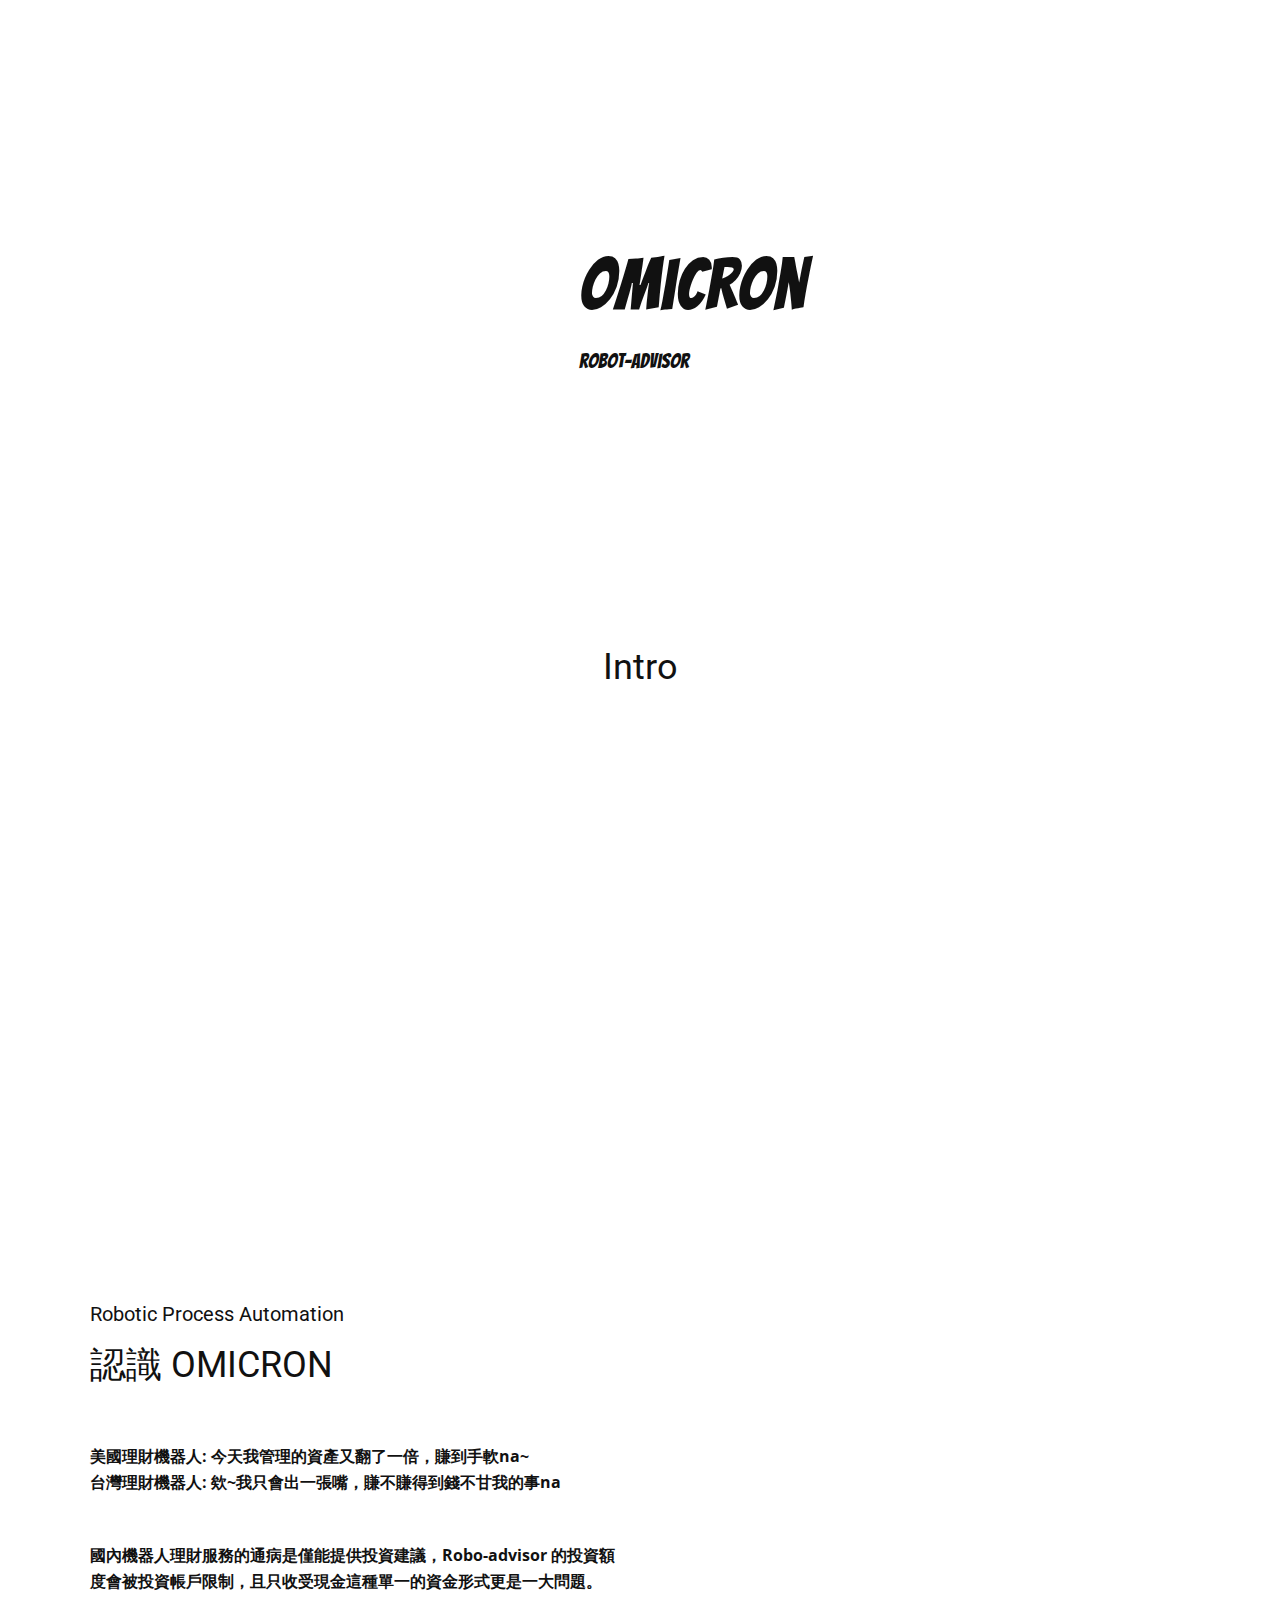
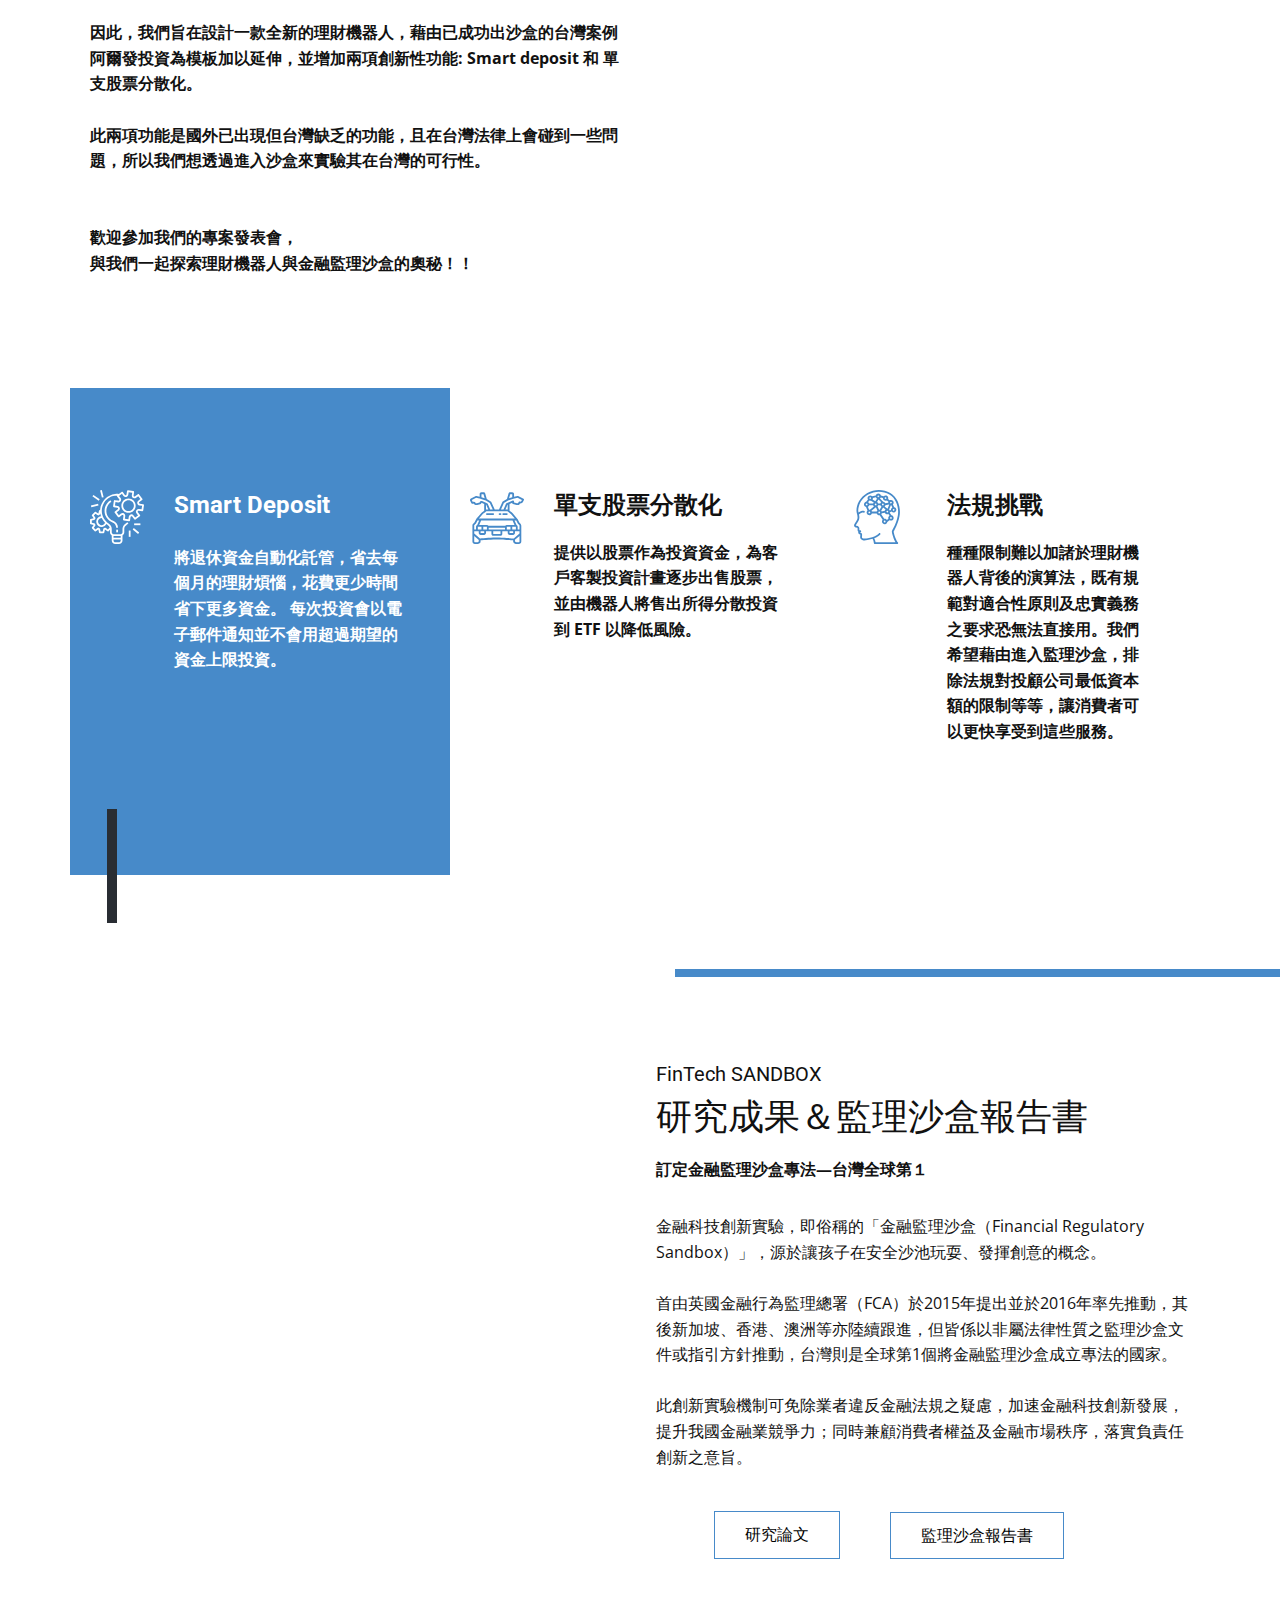
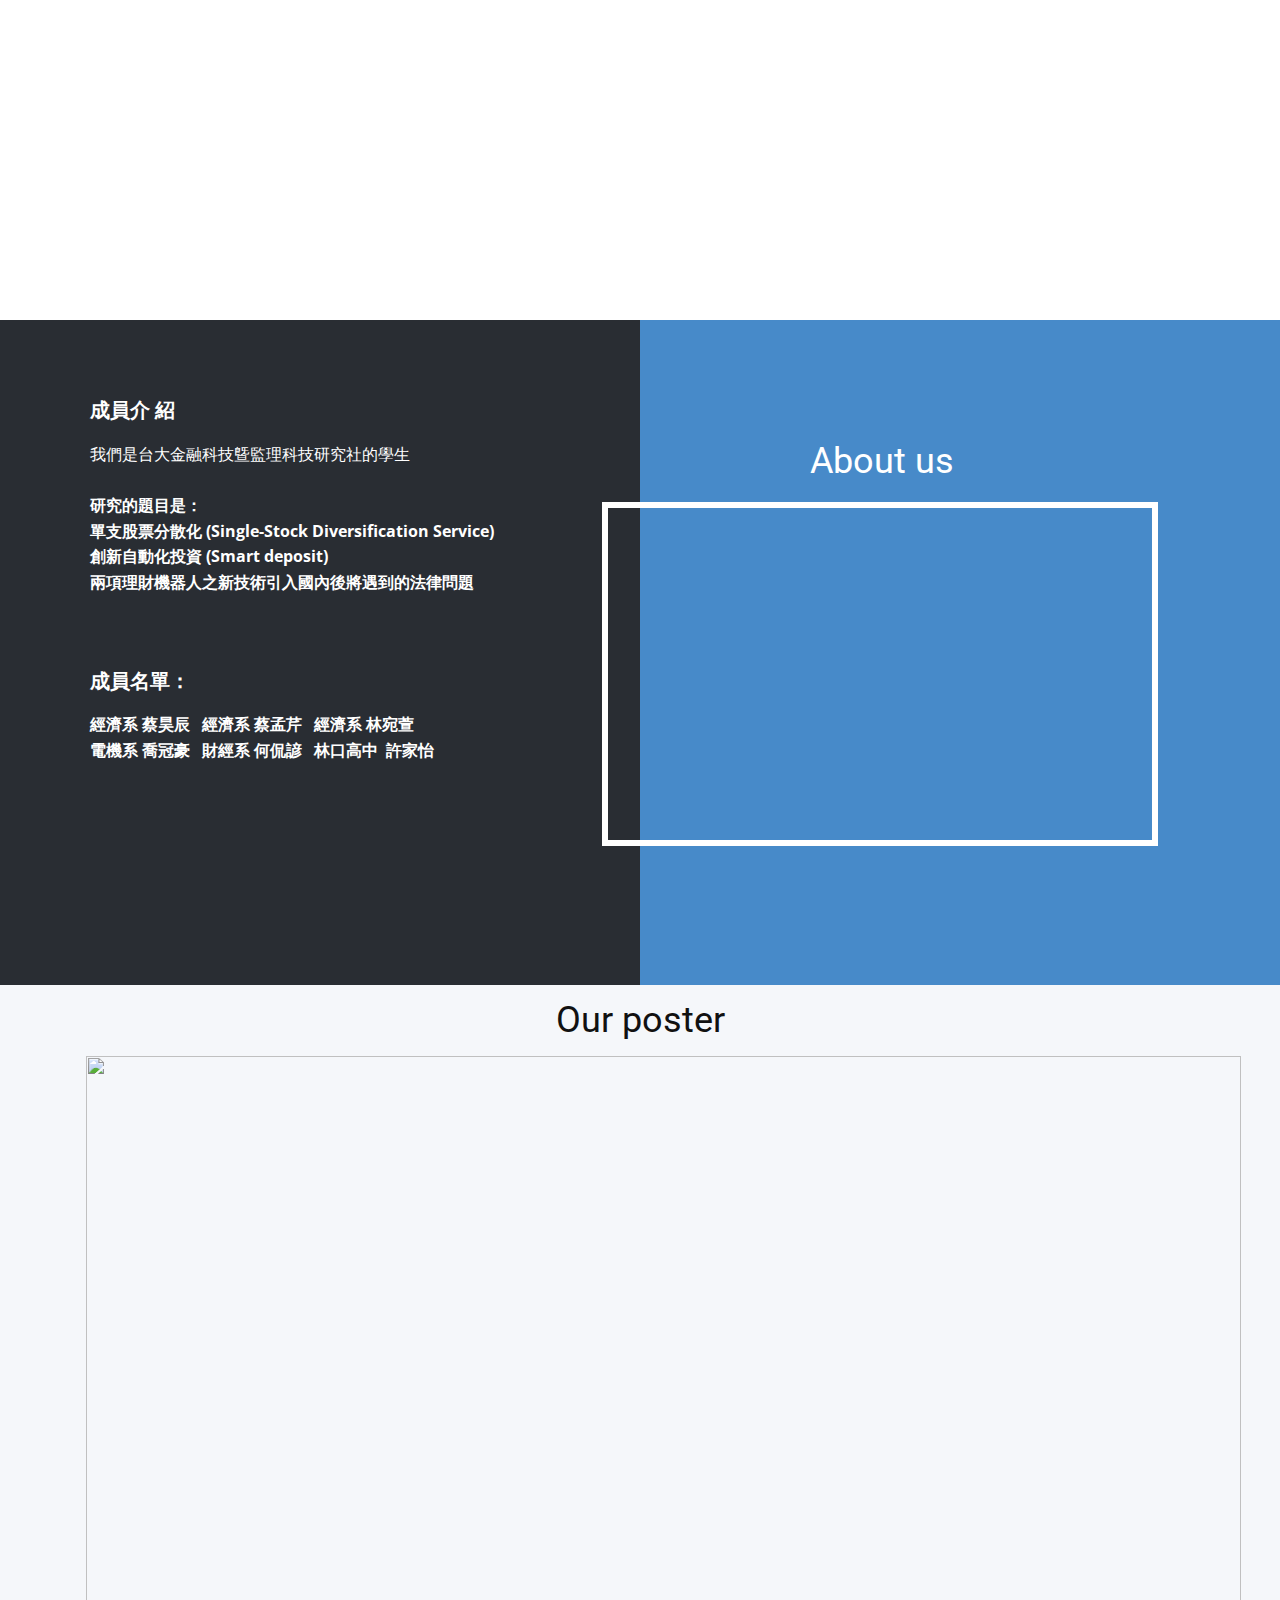
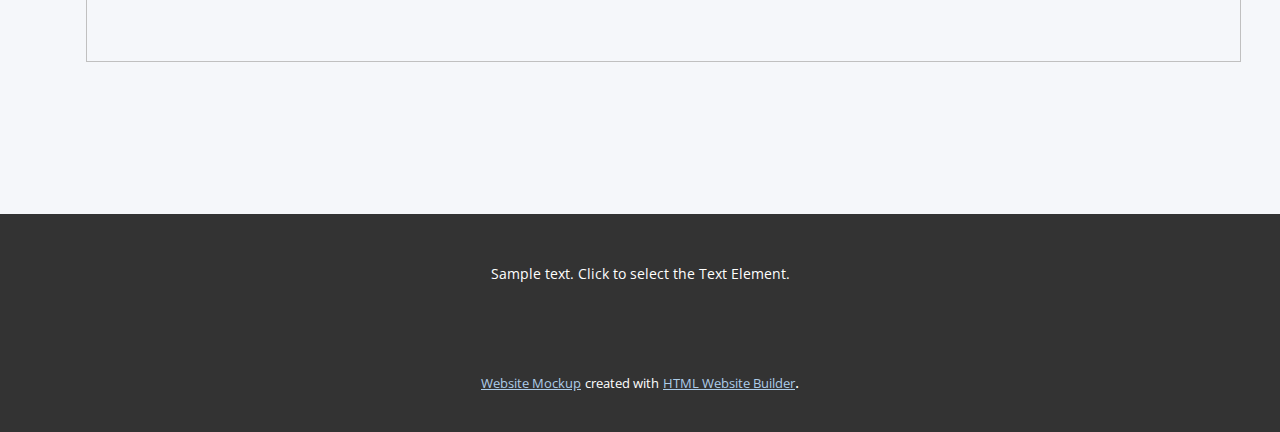
==== bunny123.html @ 3c2dfecd "test3" ====
<!DOCTYPE html>
<html style="font-size: 16px;">
  <head>
    <meta name="viewport" content="width=device-width, initial-scale=1.0">
    <meta charset="utf-8">
    <meta name="keywords" content="FutureTechnologies, Can robots replace HR?, Tesla electric trucks, The robots are coming, Gadgets of the Future">
    <meta name="description" content="">
    <title>Omicron Robot-Advisor</title>
    <link rel="stylesheet" href="nicepage.css" media="screen">
<link rel="stylesheet" href="Omicron-Robot-Advisor.css" media="screen">
    <script class="u-script" type="text/javascript" src="jquery.js" defer=""></script>
    <script class="u-script" type="text/javascript" src="nicepage.js" defer=""></script>
    <meta name="generator" content="Nicepage 4.12.17, nicepage.com">
    <link id="u-theme-google-font" rel="stylesheet" href="https://fonts.googleapis.com/css?family=Roboto:100,100i,300,300i,400,400i,500,500i,700,700i,900,900i|Open+Sans:300,300i,400,400i,500,500i,600,600i,700,700i,800,800i">
    <link id="u-page-google-font" rel="stylesheet" href="https://fonts.googleapis.com/css?family=Bangers:400">
    
    
    
    
    
    
    
    
    
    <script type="application/ld+json">{
		"@context": "http://schema.org",
		"@type": "Organization",
		"name": ""
}</script>
    <meta name="theme-color" content="#478ac9">
    <meta property="og:title" content="Omicron Robot-Advisor">
    <meta property="og:type" content="website">
  </head>
  <body data-home-page="Omicron-Robot-Advisor.html" data-home-page-title="Omicron Robot-Advisor" class="u-body u-xl-mode"> 
    <section class="u-clearfix u-expanded-width-lg u-expanded-width-md u-expanded-width-xl u-image u-section-1" id="carousel_c23b">
      <div class="u-clearfix u-expanded-width u-layout-wrap u-layout-wrap-1">
        <div class="u-layout">
          <div class="u-layout-row">
            <div class="u-container-style u-image u-layout-cell u-left-cell u-size-30 u-image-1">
              <div class="u-container-layout"></div>
            </div>
            <div class="u-container-style u-image u-layout-cell u-right-cell u-size-30 u-image-2">
              <div class="u-container-layout">
                <div class="u-container-style u-expanded-width-xs u-group u-image u-opacity u-opacity-70 u-image-3">
                  <div class="u-container-layout u-container-layout-3"></div>
                </div>
                <div class="u-border-6 u-border-white u-container-style u-group u-group-2">
                  <div class="u-container-layout u-valign-middle-md u-valign-middle-xl u-valign-middle-xs u-container-layout-4">
                    <h1 class="u-custom-font u-text u-title u-text-1">Omicron&nbsp;<br>
                    </h1>
                    <p class="u-custom-font u-large-text u-text u-text-variant u-text-2">robot-advisor</p>
                  </div>
                </div>
              </div>
            </div>
          </div>
        </div>
      </div>
    </section>
    <section class="u-clearfix u-section-2" id="sec-688a">
      <div class="u-clearfix u-sheet u-sheet-1">
        <h2 class="u-text u-text-default u-text-1">Intro</h2>
        <div class="u-video u-video-1">
          <div class="embed-responsive embed-responsive-1">
            <iframe style="position: absolute;top: 0;left: 0;width: 100%;height: 100%;" class="embed-responsive-item" src="https://www.youtube.com/embed/DNXYN7KbYpw?mute=0&amp;showinfo=0&amp;controls=0&amp;start=0" frameborder="0" allowfullscreen=""></iframe>
          </div>
        </div>
      </div>
    </section>
    <section class="u-clearfix u-section-3" id="carousel_7661">
      <div class="u-clearfix u-sheet u-sheet-1">
        <div class="u-clearfix u-expanded-width u-gutter-30 u-layout-wrap u-layout-wrap-1">
          <div class="u-gutter-0 u-layout">
            <div class="u-layout-row">
              <div class="u-size-30">
                <div class="u-layout-col">
                  <div class="u-container-style u-layout-cell u-left-cell u-size-60 u-layout-cell-1">
                    <div class="u-container-layout u-container-layout-1">
                      <h5 class="u-text u-text-1">Robotic Process Automation</h5>
                      <h2 class="u-text u-text-2">認識 OMICRON</h2>
                      <p class="u-text u-text-3"><b>
                          <br>美國理財機器人: 今天我管理的資產又翻了一倍，賺到手軟na~&nbsp; &nbsp; &nbsp; &nbsp; &nbsp; &nbsp; &nbsp; &nbsp; &nbsp; &nbsp; &nbsp; 台灣理財機器人: 欸~我只會出一張嘴，賺不賺得到錢不甘我的事na</b>
                      </p>
                      <p class="u-text u-text-4"><b>國內機器人理財服務的通病是僅能提供投資建議，Robo-advisor 的投資額度會被投資帳戶限制，且只收受現金這種單一的資金形式更是一大問題。</b>
                        <br>
                        <br><b>因此，我們旨在設計一款全新的理財機器人，藉由已成功出沙盒的台灣案例阿爾發投資為模板加以延伸，並增加兩項創新性功能: Smart deposit 和 單支股票分散化。</b>
                        <br>
                        <br><b>此兩項功能是國外已出現但台灣缺乏的功能，且在台灣法律上會碰到一些問題，所以我們想透過進入沙盒來實驗其在台灣的可行性。</b>
                        <br>
                        <br>
                        <br><b>歡迎參加我們的專案發表會，</b>
                        <br><b>與我們一起探索理財機器人與金融監理沙盒的奧秘！！</b>
                      </p>
                    </div>
                  </div>
                </div>
              </div>
              <div class="u-size-30">
                <div class="u-layout-col">
                  <div class="u-container-style u-image u-layout-cell u-right-cell u-size-30 u-image-1">
                    <div class="u-container-layout"></div>
                  </div>
                  <div class="u-align-left u-container-style u-image u-layout-cell u-right-cell u-size-30 u-image-2" data-image-width="620" data-image-height="413">
                    <div class="u-container-layout"></div>
                  </div>
                </div>
              </div>
            </div>
          </div>
        </div>
      </div>
    </section>
    <section class="u-clearfix u-section-4" id="sec-874c">
      <div class="u-clearfix u-sheet u-sheet-1">
        <div class="u-expanded-width-sm u-expanded-width-xs u-palette-1-base u-shape u-shape-rectangle u-shape-1"></div>
        <div class="u-clearfix u-expanded-width u-gutter-0 u-layout-spacing-vertical u-layout-wrap u-layout-wrap-1">
          <div class="u-layout" style="">
            <div class="u-layout-row" style="">
              <div class="u-container-style u-layout-cell u-left-cell u-palette-1-base u-size-20 u-size-20-md u-layout-cell-1">
                <div class="u-container-layout u-container-layout-1"><span class="u-icon u-icon-circle u-text-body-alt-color u-icon-1"><svg class="u-svg-link" preserveAspectRatio="xMidYMin slice" viewBox="0 0 482.13 482.13" style=""><use xmlns:xlink="http://www.w3.org/1999/xlink" xlink:href="#svg-4080"></use></svg><svg class="u-svg-content" viewBox="0 0 482.13 482.13" x="0px" y="0px" id="svg-4080" style="enable-background:new 0 0 482.13 482.13;"><g><g><path d="M475.266,126.603c-0.001,0-0.001,0-0.002,0l-0.016-0.016l-31.12-4.44c-4.374-0.623-7.415-4.674-6.792-9.048    c0.299-2.102,1.422-3.998,3.12-5.272l25.152-18.864c3.535-2.651,4.251-7.665,1.6-11.2l-28.8-38.4    c-2.651-3.535-7.665-4.251-11.2-1.6l-25.144,18.864c-3.52,2.671-8.538,1.983-11.209-1.537c-1.297-1.709-1.853-3.868-1.543-5.991    l4.448-31.12c0.627-4.374-2.41-8.427-6.783-9.055c-0.003,0-0.006-0.001-0.009-0.001L339.48,2.139    c-4.373-0.628-8.428,2.408-9.056,6.782c0,0.001,0,0.001,0,0.002l-4.448,31.12c-0.623,4.374-4.674,7.415-9.048,6.792    c-2.102-0.299-3.998-1.422-5.272-3.12L292.8,18.563c-2.651-3.535-7.665-4.251-11.2-1.6l-24.04,18.04    c-10.876-1.156-21.844-1.156-32.72,0C153.614,43.144,97.759,99.946,90.816,171.299c-0.216,2.264-0.296,4.512-0.408,6.76h-2.4    c-3.796,0.007-7.065,2.681-7.824,6.4l-5.528,26.288l-22.144-15.272c-3.178-2.193-7.47-1.802-10.2,0.928l-24,24    c-2.726,2.729-3.116,7.015-0.928,10.192l15.2,22.104l-26.296,5.528c-3.678,0.806-6.296,4.067-6.288,7.832v32    c-0.002,3.784,2.649,7.052,6.352,7.832l26.296,5.528l-15.2,22.104c-2.188,3.177-1.798,7.463,0.928,10.192l24,24    c2.73,2.73,7.022,3.121,10.2,0.928l22.104-15.24l5.528,26.296c0.759,3.719,4.028,6.393,7.824,6.4h32    c3.784,0.002,7.052-2.649,7.832-6.352l5.528-26.296l22.104,15.2c3.177,2.188,7.463,1.798,10.192-0.928l12.424-12.464v22.8    c0.036,11.381,6.133,21.88,16,27.552v44.448c0,17.673,14.327,32,32,32h32c17.673,0,32-14.327,32-32v-44.448    c9.867-5.672,15.964-16.171,16-27.552v-31.664c0.217-13.323,7.187-25.623,18.504-32.656c6.639-4.307,12.935-9.122,18.832-14.4    l-10.672-11.92c-5.275,4.728-10.911,9.037-16.856,12.888c-15.885,9.97-25.609,27.334-25.808,46.088v31.664c0,8.837-7.163,16-16,16    h-64c-8.837,0-16-7.163-16-16v-32.328c-0.185-18.399-9.756-35.428-25.376-45.152c-63.407-39.842-82.511-123.541-42.669-186.948    c24.72-39.341,67.862-63.286,114.325-63.452c-0.119,0.285-0.224,0.576-0.312,0.872c-0.297,2.1,0.253,4.233,1.528,5.928    l18.856,25.144c1.988,2.573,2.179,6.107,0.48,8.88c-1.636,2.79-4.799,4.312-8,3.848l-31.12-4.448    c-4.374-0.627-8.427,2.41-9.055,6.783c0,0.003-0.001,0.006-0.001,0.009l-6.792,47.512c-0.627,4.373,2.41,8.427,6.783,9.055    c0.003,0,0.006,0.001,0.009,0.001l31.12,4.448c4.374,0.623,7.415,4.674,6.792,9.048c-0.299,2.102-1.422,3.998-3.12,5.272    l-25.144,18.856c-3.535,2.651-4.251,7.665-1.6,11.2l28.8,38.4c2.651,3.535,7.665,4.251,11.2,1.6l25.152-18.856    c3.538-2.646,8.552-1.923,11.198,1.616c1.266,1.693,1.811,3.819,1.514,5.912l-4.44,31.12c-0.628,4.373,2.408,8.428,6.782,9.056    c0.001,0,0.001,0,0.002,0l47.52,6.792c0.374,0.048,0.751,0.072,1.128,0.072c3.983,0.005,7.362-2.921,7.928-6.864l4.44-31.12    c0.623-4.374,4.674-7.415,9.048-6.792c2.102,0.299,3.998,1.422,5.272,3.12l18.864,25.144c2.651,3.535,7.665,4.251,11.2,1.6    l38.4-28.8c3.535-2.651,4.251-7.665,1.6-11.2l-18.856-25.144c-1.979-2.577-2.17-6.105-0.48-8.88c1.601-2.827,4.793-4.359,8-3.84    l31.12,4.44c4.373,0.628,8.428-2.409,9.056-6.782c0-0.001,0-0.001,0-0.002l6.784-47.52    C482.676,131.285,479.64,127.231,475.266,126.603z M210.112,410.059h64v16h-64V410.059z M210.112,442.059h64v8    c0,8.837-7.163,16-16,16h-32c-8.837,0-16-7.163-16-16V442.059z M146.424,304.099c4.368,3.572,8.932,6.898,13.672,9.96    c7.559,4.777,13.249,12.004,16.12,20.472l-17.16,17.128l-16.616-11.456c-7.276-5.014-17.239-3.18-22.254,4.096    c-1.202,1.745-2.046,3.711-2.482,5.784l-4.192,19.976H94.496l-4.192-19.944c-1.82-8.647-10.305-14.182-18.952-12.362    c-2.073,0.436-4.039,1.28-5.784,2.482l-16.624,11.424l-14.576-14.544l11.448-16.608c5.019-7.273,3.191-17.237-4.082-22.256    c-1.746-1.205-3.714-2.051-5.79-2.488L16,291.563v-19.008l19.944-4.2c8.644-1.833,14.166-10.326,12.333-18.971    c-0.435-2.051-1.268-3.996-2.453-5.725l-11.456-16.656l14.576-14.544l16.632,11.456c7.279,5.009,17.242,3.169,22.251-4.11    c1.2-1.743,2.042-3.707,2.477-5.778l1.4-6.656c1.282,9.218,3.405,18.298,6.344,27.128c-26.323,3.138-45.118,27.022-41.98,53.345    c3.138,26.323,27.022,45.118,53.345,41.98C125.259,327.934,139.13,318.293,146.424,304.099z M134,292.827    c-5.974,16.605-24.277,25.223-40.882,19.25c-16.605-5.974-25.223-24.277-19.25-40.882c4.57-12.703,16.631-21.164,30.131-21.136    c0.104,0,0.2,0,0.304,0C111.66,265.922,121.707,280.391,134,292.827z M460.512,172.971l-23.2-3.312    c-13.122-1.874-25.278,7.245-27.152,20.366c-0.9,6.301,0.74,12.702,4.56,17.794l14.056,18.744l-25.6,19.2l-14.064-18.736    c-7.952-10.605-22.995-12.756-33.599-4.804c-5.092,3.818-8.459,9.503-9.361,15.804l-3.24,23.232l-31.672-4.528l3.312-23.2    c1.879-13.121-7.235-25.281-20.356-27.159c-6.305-0.903-12.709,0.737-17.804,4.559l-18.744,14.056l-19.2-25.6l18.736-14.064    c10.605-7.952,12.756-22.995,4.804-33.599c-3.818-5.092-9.503-8.459-15.804-9.361l-23.2-3.312l4.528-31.672l23.2,3.312    c13.121,1.879,25.281-7.235,27.159-20.356c0.903-6.305-0.737-12.709-4.559-17.804l-14.104-18.76l25.6-19.2l14.064,18.744    c7.952,10.605,22.995,12.756,33.599,4.804c5.092-3.818,8.459-9.503,9.361-15.804l3.312-23.2l31.672,4.52l-3.312,23.2    c-1.874,13.122,7.244,25.278,20.366,27.152c6.301,0.9,12.702-0.74,17.794-4.56l18.744-14.056l19.2,25.6l-18.744,14.064    c-10.605,7.952-12.756,22.995-4.804,33.599c3.818,5.092,9.503,8.459,15.804,9.361l23.2,3.312L460.512,172.971z"></path>
</g>
</g><g><g><path d="M344,76.171c-35.346,0-64,28.654-64,64c0,35.346,28.654,64,64,64c35.346,0,64-28.654,64-64    C407.96,104.841,379.33,76.21,344,76.171z M344,188.171c-26.51,0-48-21.49-48-48s21.49-48,48-48c26.51,0,48,21.49,48,48    C391.969,166.668,370.497,188.14,344,188.171z"></path>
</g>
</g><g><g><rect x="234.112" y="354.059" width="16" height="24"></rect>
</g>
</g><g><g><path d="M207.12,275.491c-49.385-19.292-73.78-74.966-54.487-124.351c7.476-19.136,20.893-35.369,38.279-46.313l-8.552-13.536    c-52.336,32.971-68.035,102.126-35.064,154.462c12.769,20.269,31.701,35.91,54.016,44.626c19.752,7.568,32.795,26.528,32.8,47.68    h16C250.137,310.307,233.035,285.418,207.12,275.491z"></path>
</g>
</g><g><g><rect x="394.112" y="298.059" width="56" height="16"></rect>
</g>
</g><g><g><rect x="402.113" y="334.822" transform="matrix(0.6401 -0.7683 0.7683 0.6401 -133.6437 446.8239)" width="16" height="62.48"></rect>
</g>
</g><g><g><rect x="346.112" y="362.059" width="16" height="56"></rect>
</g>
</g><g><g><rect x="9.128" y="130.058" transform="matrix(0.9701 -0.2425 0.2425 0.9701 -32.2251 14.3351)" width="65.968" height="15.992"></rect>
</g>
</g><g><g><rect x="46.111" y="35.657" transform="matrix(0.5812 -0.8137 0.8137 0.5812 -34.3557 73.3688)" width="15.992" height="68.816"></rect>
</g>
</g><g><g><rect x="97.938" y="1.024" transform="matrix(0.9688 -0.2477 0.2477 0.9688 -5.133 27.2971)" width="16" height="66.056"></rect>
</g>
</g></svg></span>
                  <div class="u-container-style u-group u-group-1">
                    <div class="u-container-layout">
                      <h4 class="u-text u-text-body-alt-color u-text-1"><b>Smart Deposit</b>
                      </h4>
                      <p class="u-text u-text-body-alt-color u-text-2">
                        <span style="font-size: 1rem;">
                          <span style="font-style: normal;"><b></b><b>將退休資金自動化託管，省去每個月的理財煩惱，花費更少時間省下更多資金。</b>
                          </span>
                        </span><b>
                          <span style="font-style: normal; font-size: 1rem;">每次投資會以電子郵件通知並不會用超過期望的資金上限投資。</span>
                          <br></b>
                      </p>
                    </div>
                  </div>
                </div>
              </div>
              <div class="u-container-style u-layout-cell u-size-20 u-size-20-md u-layout-cell-2">
                <div class="u-container-layout u-valign-top u-container-layout-3"><span class="u-icon u-icon-circle u-text-palette-1-base u-icon-2"><svg class="u-svg-link" preserveAspectRatio="xMidYMin slice" viewBox="0 -11 509.47136 509" style=""><use xmlns:xlink="http://www.w3.org/1999/xlink" xlink:href="#svg-0557"></use></svg><svg class="u-svg-content" viewBox="0 -11 509.47136 509" id="svg-0557"><path d="m12.066406 99.800781c3.957032 7.878907 13.539063 11.070313 21.429688 7.144531l2.78125-1.390624 2.660156 5.324218c2.6875 5.421875 8.226562 8.84375 14.277344 8.824219h11.5625c1.304687-.003906 2.605468-.164063 3.875-.480469l27.613281-6.902344c6.527344-1.621093 11.328125-7.167968 12.007813-13.859374l25.683593 10.832031v63.742187l-21.53125 16.152344c-.9375.699219-1.796875 1.496094-2.558593 2.382812l-50.066407 58.417969c-.050781.0625-.082031.144531-.132812.207031-.796875.796876-1.425781 1.746094-1.855469 2.789063-.050781.09375-.117188.164063-.160156.246094l-15.914063 31.957031-14.039062 14.039062c-2.984375 3-4.664063 7.058594-4.675781 11.289063v153.019531c0 12.757813 10.34375 23.101563 23.101562 23.101563h26.339844c2.480468-.007813 4.925781-.59375 7.144531-1.707031l11.390625-5.699219c5.414062-2.683594 8.835938-8.210938 8.824219-14.253907v-13.039062c28.832031-1.996094 119.6875-7.96875 153.601562-7.96875 34.046875 0 125.4375 6.042969 153.597657 7.960938v8.636718c-.023438 8.765625 4.941406 16.777344 12.800781 20.660156l5.972656 2.96875c3.179687 1.589844 6.683594 2.421876 10.242187 2.441407h24.660157c6.128906.003906 12.011719-2.425781 16.351562-6.757813 4.335938-4.332031 6.773438-10.210937 6.773438-16.34375v-149.023437c.019531-6.796875-2.679688-13.320313-7.5-18.109375l-11.09375-11.09375-16.394531-32.886719c-.3125-.617187-.703126-1.1875-1.160157-1.707031l-46.933593-54.75c-3.238282-3.785156-6.882813-7.203125-10.871094-10.1875l-16.980469-12.742188v-63.574218l25.601563-10.964844v4.140625c0 3.914062 2.660156 7.324219 6.457031 8.277343l34.132812 8.53125c.679688.171876 1.375.257813 2.074219.257813h17.066406c3.25.015625 6.230469-1.8125 7.679688-4.71875l5.316406-10.640625c11.828125 1.746094 23.441406-4.28125 28.820312-14.960938l8.53125-17.066406c1.011719-2.023437 1.179688-4.371094.460938-6.519531-.714844-2.144531-2.257812-3.921875-4.285156-4.933594l-51.199219-25.597656c-1.71875-.867187-3.679687-1.125-5.5625-.726563l-32.425781 6.484376v-23.722657c0-9.425781-7.640625-17.066406-17.066406-17.066406h-19.167969c-7.609375.023437-14.289063 5.066406-16.402344 12.375l-14.375 50.347656-39.785156 23.890625c-1.503907.902344-2.699219 2.246094-3.414063 3.851563l-31.871094 71.667969h-40.105468l-30.933594-69.585938c-1.328125-3.003906-3.550781-5.523438-6.367188-7.210938l-37.648437-22.1875-14.71875-51.566406c-1.980469-6.839844-8.230469-11.558594-15.351563-11.582031h-21.09375c-8.816406.011719-15.957031 7.152344-15.96875 15.96875v24.820313l-29.949218-5.972657c-3.472656-.6875-7.074219-.203125-10.242188 1.375l-42.308594 21.121094c-7.863281 3.964844-11.035156 13.542969-7.097656 21.417969zm140.800782 17.460938 19.34375 45.105469h-18.710938c-.835938.070312-1.664062.207031-2.476562.402343v-46.292969zm-99.0625 179.992187c1.214843-1.210937 2.226562-2.609375 2.996093-4.144531l14.128907-28.339844h15.957031l-18.773438 43.851563c-6.582031 2.523437-10.933593 8.832031-10.957031 15.882812v25.597656h-17.066406v-25.597656l-.324219-13.210937zm199.621093-32.484375h147.976563l18.285156 42.667969h-72.398438c-6.070312.015625-11.667968 3.269531-14.691406 8.53125h-158.347656c-3.023438-5.261719-8.621094-8.515625-14.691406-8.53125h-72.398438l18.289063-42.667969zm42.664063 85.332031h-119.464844v-17.066406h153.597656v17.066406zm-42.664063 42.667969h-34.136719v-25.601562h68.269532v25.601562zm-119.46875-8.535156h-34.132812v-17.066406h34.132812zm-59.734375-59.730469h34.132813v25.597656h-34.132813zm68.269532 25.597656h-17.066407v-25.597656h34.132813v25.597656zm204.796874-25.597656h34.136719v25.597656h-34.136719zm25.601563 42.664063h34.132813v17.066406h-34.132813zm42.667969-17.066407h-17.066406v-25.597656h34.132812v25.597656zm-332.800782 114.203126-10.292968 5.265624h-26.339844c-3.332031 0-6.035156-2.703124-6.035156-6.035156v-52.214844l42.933594 36.804688c-.167969.917969-.257813 1.847656-.265626 2.78125zm14.847657-29.320313c-1.042969.066406-2.074219.242187-3.082031.519531l-54.433594-46.660156v-21.675781h42.667968v17.066406c0 9.425781 7.640626 17.066406 17.066407 17.066406h34.132812c9.425781 0 17.066407-7.640625 17.066407-17.066406v-17.066406h51.199218v25.601562c0 9.425781 7.640625 17.066407 17.066406 17.066407h68.269532c9.425781 0 17.066406-7.640626 17.066406-17.066407v-25.601562h51.199219v17.066406c0 9.425781 7.640625 17.066406 17.066406 17.066406h34.132813c9.425781 0 17.066406-7.640625 17.066406-17.066406v-17.066406h42.667968v21.675781l-54.09375 46.371094c-21.339843-1.484375-122.546874-8.3125-159.238281-8.3125-34.878906 0-128.085937 6.1875-155.820312 8.082031zm367.386719 32.816406c-1.132813 1.136719-2.667969 1.769531-4.269532 1.769531h-24.683594c-.9375-.003906-1.863281-.222656-2.699218-.640624l-5.972656-2.96875c-2.03125-1.027344-3.300782-3.121094-3.277344-5.394532v-12.671875l42.667968-36.574219v52.214844c0 1.601563-.632812 3.136719-1.765624 4.265625zm-12.800782-171.398437 12.066406 12.066406c1.601563 1.601562 2.5 3.773438 2.5 6.042969v35.589843h-17.066406v-25.597656c-.019531-7.042968-4.359375-13.351562-10.933594-15.882812l-18.796874-43.851563h15.921874l14.703126 29.414063c.414062.820312.957031 1.566406 1.605468 2.21875zm-96.367187-134.035156h-21.1875l19.15625-44.695313 2.03125-.855469zm23.5-145.066407h19.167969v27.980469l-30.023438 10.011719zm-59.460938 82.773438 39.542969-23.730469 49.828125-16.605469 39.253906-7.851562 40.960938 20.480469-4.722657 9.4375c-2.605468 5.207031-8.9375 7.316406-14.144531 4.710937-2.027343-1.011719-4.371093-1.179687-6.519531-.460937s-3.921875 2.257812-4.933594 4.285156l-6.179687 12.296875h-10.742188l-26.648437-6.664063v-10.402344c0-2.871093-1.441406-5.546874-3.835938-7.125-2.398437-1.578124-5.425781-1.847656-8.0625-.71875l-42.511718 18.21875-.222657.09375-16.996093 7.289063c-2.015626.863281-3.617188 2.464844-4.480469 4.480469l-23.382813 54.558594h-23.894531zm-66.4375 79.363281h99.554688l26.617187 19.957031c2.988282 2.257813 5.71875 4.832031 8.148438 7.679688l34.859375 40.628906h-338.371094l38.398437-44.859375 24.390626-18.519531c.59375-.34375 1.144531-.765625 1.636718-1.246094l4.839844-3.640625zm-145.070312-162.136719h19.167969l10.855468 37.992188-30.328125-10.113281c.183594-.925782.285157-1.863282.304688-2.804688zm-50.34375 34.46875 31.273437 6.253907c1.765625.324218 3.578125.34375 5.351563.058593.746093.628907 1.597656 1.121094 2.515625 1.453125l50.894531 16.964844c.382813.269531.722656.585938 1.125.851562l37.691406 22.367188 27.828125 62.648438h-24.984375c-.085937-1.777344-.472656-3.527344-1.144531-5.179688l-19.984375-46.640625c-1.609375-3.777344-4.613281-6.78125-8.390625-8.390625l-14.285156-6.117188-.230469-.09375-32.136719-13.789062c-4.792968-2.0625-10.292968-1.648438-14.722656 1.105469-4.433594 2.753906-7.242188 7.5-7.523438 12.710937l-26.511718 6.664063h-10.878906l-2.851563-5.703125c-3.964844-7.867188-13.546875-11.042969-21.425781-7.097656l-2.78125 1.390624-9.4375-18.910156zm0 0"></path><path d="m219.289062 196.503906h-59.730468c-4.714844 0-8.535156 3.820313-8.535156 8.53125 0 4.714844 3.820312 8.535156 8.535156 8.535156h59.730468c4.714844 0 8.535157-3.820312 8.535157-8.535156 0-4.710937-3.820313-8.53125-8.535157-8.53125zm0 0"></path><path d="m313.15625 213.570312h34.132812c4.714844 0 8.535157-3.820312 8.535157-8.535156 0-4.710937-3.820313-8.53125-8.535157-8.53125h-34.132812c-4.710938 0-8.53125 3.820313-8.53125 8.53125 0 4.714844 3.820312 8.535156 8.53125 8.535156zm0 0"></path><path d="m279.023438 213.570312h8.535156c4.710937 0 8.53125-3.820312 8.53125-8.535156 0-4.710937-3.820313-8.53125-8.53125-8.53125h-8.535156c-4.710938 0-8.53125 3.820313-8.53125 8.53125 0 4.714844 3.820312 8.535156 8.53125 8.535156zm0 0"></path></svg></span>
                  <div class="u-container-style u-group u-group-2">
                    <div class="u-container-layout u-valign-top">
                      <h4 class="u-text u-text-3"><b>單支股票分散化</b>
                      </h4>
                      <p class="u-text u-text-4"><b>提供以股票作為投資資金，為客戶客製投資計畫逐步出售股票，並由機器人將售出所得分散投資到 ETF 以降低風險。</b>
                      </p>
                    </div>
                  </div>
                </div>
              </div>
              <div class="u-container-style u-layout-cell u-right-cell u-size-20 u-size-20-md u-layout-cell-3">
                <div class="u-container-layout u-valign-top-md u-container-layout-5"><span class="u-icon u-icon-circle u-text-palette-1-base u-icon-3"><svg class="u-svg-link" preserveAspectRatio="xMidYMin slice" viewBox="0 0 512.157 512.157" style=""><use xmlns:xlink="http://www.w3.org/1999/xlink" xlink:href="#svg-a795"></use></svg><svg class="u-svg-content" viewBox="0 0 512.157 512.157" x="0px" y="0px" id="svg-a795" style="enable-background:new 0 0 512.157 512.157;"><g transform="translate(-1 -1)"><g><g><path d="M470.991,248.578c13.333-72.417-8.433-171.963-87.742-219.4C333.158,1.078,274.075-6.357,218.583,8.457     C141.716,29.012,85.216,84.17,67.449,156.003c-3.961,14.57-5.64,29.666-4.975,44.75c0.851,9.359,2.578,18.618,5.159,27.654     c3.473,11.5,5.193,23.458,5.1,35.471c-0.358,14.3-10.208,29.137-18.908,42.229c-9.484,14.287-17.675,26.625-12.925,38.004     c4.508,7.713,12.442,12.795,21.333,13.667c0.512,0.092,1.03,0.145,1.55,0.158c2.376-0.291,4.758,0.497,6.491,2.149     s2.635,3.993,2.459,6.38c0,17.733,0.442,26.883,7.767,31.079c-0.639,1.334-1.085,2.753-1.325,4.212     c-0.736,5.006,1.067,10.049,4.808,13.454c3.72,3.603,8.433,6.009,13.533,6.908c0.358,0.083,0.7,0.146,1.033,0.225     c0.202,1.269,0.291,2.553,0.267,3.838c-0.061,3.173-0.286,6.342-0.675,9.492c-1.417,13.65-3.358,32.346,23.95,41.271     c5.481,1.532,11.162,2.223,16.85,2.05c25.858-1.148,51.413-6.047,75.863-14.542c7.059,12.31,11.315,26.026,12.462,40.171     c-0.001,2.263,0.898,4.434,2.499,6.035c1.6,1.6,3.771,2.499,6.035,2.499h213.333c3.649-0.045,6.86-2.422,7.967-5.9     c1.122-3.526-0.1-7.376-3.05-9.609c-8.829-6.704-38.068-77.335-38.967-102.705c2.577-5.851,6.029-12.421,10.117-20.053     C447.459,335.662,462.94,292.958,470.991,248.578z M397.953,394.086c0.217,20.408,18.615,74.332,34.421,102.005H243.61     c-2.125-13.075-6.361-25.717-12.543-37.432c24.724-9.69,46.503-22.149,56.957-35.822c2.845-3.747,2.123-9.09-1.616-11.946     c-3.738-2.857-9.083-2.15-11.951,1.579c-24.15,31.6-124.633,55.592-147.067,48.254c-14.208-4.646-13.642-10.1-12.275-23.283     c0.453-3.737,0.709-7.495,0.767-11.258c0-14.379-5.8-18.671-14.517-20.692c-1.645-0.235-3.216-0.842-4.592-1.775     c1.675-1.601,3.576-2.947,5.642-3.996c3.562-1.75,5.448-5.724,4.55-9.59s-4.34-6.603-8.309-6.606c-3.083,0-6.508,0-8.308-0.225     c-0.542-5.594-0.726-11.216-0.55-16.833c0.167-6.729-2.391-13.24-7.093-18.056c-4.702-4.816-11.151-7.529-17.882-7.523     c-6.15-1.296-8.017-2.963-8.175-3.35c-1.242-2.962,6.983-15.337,11.4-21.987c9.475-14.267,21.267-32.025,21.75-51.237     c0.239-10.661-0.947-21.306-3.527-31.653c9.305-8.188,20.286-14.244,32.177-17.743c4.237-0.74,8.591-0.435,12.683,0.887     c4.543,1.252,9.24-1.416,10.492-5.958c1.252-4.543-1.416-9.24-5.958-10.492c-6.72-2.068-13.844-2.458-20.75-1.138     c-12.059,3.072-23.329,8.669-33.065,16.421c-1.166-4.971-1.955-10.023-2.36-15.113c-0.578-13.298,0.949-26.604,4.525-39.425     c16.5-66.688,67.15-115.95,138.983-135.159c51.027-13.685,105.38-6.908,151.484,18.888     c72.325,43.254,92.025,134.854,79.725,201.658c-7.669,42.662-22.567,83.702-44.05,121.35     c-4.692,8.754-8.742,16.313-11.667,23.308C397.996,391.396,397.811,392.748,397.953,394.086z"></path><path d="M414.89,268.074c1.221-13.163-7.79-25.088-20.787-27.508l-16.341-22.651c1.002-1.848,1.77-3.814,2.286-5.853     l15.825-6.328c7.309,8.32,19.147,10.982,29.313,6.591c10.166-4.391,16.344-14.834,15.298-25.859s-9.08-20.118-19.891-22.518     l-12.82-25.573c8.993-9.163,9.77-23.584,1.812-33.659c-7.958-10.076-22.166-12.662-33.163-6.036l-14.296-11.869     c1.082-2.828,1.648-5.826,1.672-8.854c0.023-10.455-6.328-19.869-16.031-23.762c-9.703-3.894-20.8-1.481-28.01,6.09     l-25.299-6.324c-3.03-10.974-12.982-18.6-24.367-18.669c-11.385-0.069-21.429,7.435-24.592,18.371l-33.81,6.762     c-8.819-9.51-23.375-10.877-33.81-3.174c-10.435,7.702-13.418,22.014-6.93,33.244l-16.567,22.063     c-11.872,2.146-20.62,12.311-20.973,24.37c-0.353,12.059,7.786,22.718,19.512,25.555l13.699,33.819     c-7.516,7.378-9.735,18.612-5.589,28.295c4.146,9.682,13.808,15.829,24.334,15.481s19.762-7.118,23.26-17.053h45.813     c3.825,11.766,15.761,18.89,27.932,16.672l28.329,43.091c-7.268,8.058-8.649,19.828-3.445,29.35     c5.204,9.521,15.858,14.714,26.564,12.947c10.706-1.767,19.126-10.107,20.995-20.796l21.147-16.903     c4.024,2.537,8.681,3.891,13.438,3.907C402.619,291.302,413.67,281.238,414.89,268.074z M414.999,180.357     c4.268-0.009,7.886,3.137,8.47,7.364c0.585,4.227-2.044,8.237-6.153,9.387s-8.437-0.913-10.132-4.83     c-0.029-0.078-0.013-0.159-0.044-0.237l-0.054-0.083c-0.397-0.975-0.608-2.015-0.621-3.068     C406.471,184.18,410.288,180.362,414.999,180.357z M381.045,118.889c0.819-3.961,4.31-6.802,8.355-6.799     c4.713,0,8.533,3.82,8.533,8.533s-3.82,8.533-8.533,8.533c-1.056-0.013-2.099-0.224-3.077-0.622l-0.073-0.048     c-0.075-0.03-0.154-0.014-0.231-0.043C382.303,126.842,380.225,122.851,381.045,118.889z M372.556,139.75L372.556,139.75     l-15.769,39.428l-27.643-22.114c3.75-3.199,6.49-7.418,7.89-12.145l33.81-6.762C371.381,138.726,371.968,139.232,372.556,139.75z      M363.471,208.263c-1.149,4.104-5.152,6.73-9.375,6.148c-4.222-0.582-7.367-4.191-7.363-8.454     c0.005-4.711,3.822-8.529,8.533-8.533c1.056,0.013,2.099,0.224,3.077,0.622l0.073,0.048c0.077,0.031,0.158,0.018,0.235,0.046     C362.562,199.836,364.62,204.158,363.471,208.263z M338.199,69.424c4.713,0,8.533,3.82,8.533,8.533s-3.821,8.533-8.533,8.533     s-8.533-3.82-8.533-8.533C329.671,73.246,333.488,69.429,338.199,69.424z M293.293,71.26l19.491,4.873     c-0.045,0.614-0.184,1.2-0.184,1.825c0.015,14.132,11.468,25.585,25.6,25.6c4.576-0.024,9.061-1.287,12.976-3.656l14.297,11.869     c-1.082,2.828-1.649,5.826-1.673,8.854c0,0.516,0.123,0.999,0.152,1.508l-27.792,5.558c-3.485-8.112-10.903-13.857-19.629-15.202     l-31.244-31.243C288.756,78.646,291.511,75.211,293.293,71.26z M321.133,137.691c0,4.713-3.82,8.533-8.533,8.533     c-4.711-0.005-8.529-3.822-8.533-8.533c0-4.713,3.82-8.533,8.533-8.533S321.133,132.978,321.133,137.691z M269.933,52.357     c4.713,0,8.533,3.82,8.533,8.533s-3.82,8.533-8.533,8.533s-8.533-3.82-8.533-8.533C261.404,56.18,265.222,52.362,269.933,52.357z      M271.624,91.72l25.62,25.617c-3.983,3.009-6.998,7.118-8.672,11.82H268.36c-2.015-5.65-5.953-10.411-11.125-13.451     L271.624,91.72z M218.581,76.45l27.792-5.558c2.181,5.03,5.917,9.23,10.658,11.983l-15.49,25.817L214.763,91.51     c2.58-4.051,3.956-8.751,3.97-13.553C218.733,77.441,218.61,76.958,218.581,76.45z M252.866,137.691     c0,4.713-3.82,8.533-8.533,8.533c-4.711-0.005-8.529-3.822-8.533-8.533c0-4.713,3.82-8.533,8.533-8.533     S252.866,132.978,252.866,137.691z M193.133,69.424c4.713,0,8.533,3.82,8.533,8.533s-3.82,8.533-8.533,8.533     s-8.533-3.82-8.533-8.533C184.604,73.246,188.422,69.429,193.133,69.424z M183.845,101.75c5.199,2.144,10.987,2.389,16.349,0.693     l26.347,16.905c-2.804,2.747-4.938,6.104-6.235,9.809h-37.279c-1.863-5.282-5.405-9.809-10.085-12.886L183.845,101.75z      M158.999,146.224c-4.713,0-8.533-3.82-8.533-8.533c0.005-4.711,3.822-8.529,8.533-8.533c4.713,0,8.533,3.82,8.533,8.533     S163.712,146.224,158.999,146.224z M184.599,223.024c-4.713,0-8.533-3.821-8.533-8.533c0-4.713,3.82-8.533,8.533-8.533     s8.533,3.821,8.533,8.533C193.128,219.202,189.31,223.019,184.599,223.024z M189.452,189.381     c-1.598-0.318-3.224-0.482-4.853-0.491c-0.845,0-1.643,0.169-2.467,0.25l-11.628-28.707c5.839-2.959,10.32-8.045,12.522-14.209     h37.279c1.537,4.298,4.198,8.105,7.706,11.024L189.452,189.381z M254.439,205.957h-45.813c-0.911-2.556-2.226-4.95-3.894-7.09     l41.909-34.924l14.271,32.008C257.996,198.729,255.778,202.158,254.439,205.957z M268.36,146.224h20.213     c2.015,5.65,5.953,10.411,11.125,13.451l-17.742,29.569c-1.154-0.198-2.319-0.316-3.489-0.353c-0.661,0-1.282,0.146-1.931,0.195     l-14.649-32.855C264.803,153.452,267.021,150.023,268.36,146.224z M278.466,223.024c-4.713,0-8.533-3.821-8.533-8.533     c0-4.713,3.821-8.533,8.533-8.533c4.713,0,8.533,3.821,8.533,8.533C286.995,219.202,283.177,223.019,278.466,223.024z      M314.891,167.52l23.831,19.065c-3.749,3.2-6.49,7.419-7.89,12.145l-28.806,5.761c-1.187-2.727-2.839-5.226-4.883-7.386     L314.891,167.52z M329.666,308.357c-4.713,0-8.533-3.82-8.533-8.533s3.82-8.533,8.533-8.533s8.533,3.82,8.533,8.533     C338.195,304.535,334.377,308.353,329.666,308.357z M363.799,265.691c0.031,2.851,0.544,5.676,1.517,8.356l-14.405,11.515     c-5.386-8.413-15.323-12.737-25.15-10.943l-28.329-43.091c2.531-2.822,4.399-6.173,5.468-9.809l28.806-5.761     c5.492,12.971,20.439,19.057,33.429,13.611l10.527,14.592C368.288,248.839,363.814,256.958,363.799,265.691z M372.11,186.831     l16.282-40.709c0.341,0.014,0.662,0.102,1.007,0.102c1.028-0.04,2.053-0.144,3.069-0.31l10.332,20.611     c-8.226,4.438-13.368,13.019-13.401,22.366c0,0.346,0.089,0.667,0.102,1.01l-11.473,4.587     C376.561,191.583,374.552,188.984,372.11,186.831z M389.399,274.224c-4.713,0-8.533-3.82-8.533-8.533     c0.005-4.711,3.822-8.529,8.533-8.533c4.713,0,8.533,3.82,8.533,8.533S394.112,274.224,389.399,274.224z"></path>
</g>
</g>
</g></svg></span>
                  <div class="u-container-style u-group u-group-3">
                    <div class="u-container-layout u-container-layout-6">
                      <h4 class="u-text u-text-5"><b>法規挑戰</b>
                      </h4>
                      <p class="u-align-left u-text u-text-6">
                        <span style="font-style: normal; font-size: 1rem;"><b>種種限制難以加諸於理財機器人背後的演算法，既有規範對適合性原則及忠實義務之要求恐無法直接用。我們希望藉由進入監理沙盒，排除法規對投顧公司最低資本額的限制等等，讓消費者可以更快享受到這些服務。</b>
                        </span>
                      </p>
                    </div>
                  </div>
                  <p class="u-text u-text-7"></p>
                </div>
              </div>
            </div>
          </div>
        </div>
        <div class="u-hidden-sm u-hidden-xs u-palette-5-dark-3 u-shape u-shape-rectangle u-shape-2"></div>
      </div>
    </section>
    <section class="u-clearfix u-section-5" id="sec-418b">
      <div class="u-border-8 u-border-palette-1-base u-line u-line-horizontal u-line-1"></div>
      <div class="u-clearfix u-gutter-30 u-layout-wrap u-layout-wrap-1">
        <div class="u-gutter-0 u-layout">
          <div class="u-layout-row">
            <div class="u-align-left u-container-style u-image u-layout-cell u-right-cell u-size-29 u-image-1" data-image-width="2244" data-image-height="1626">
              <div class="u-container-layout"></div>
            </div>
            <div class="u-align-left u-container-style u-layout-cell u-left-cell u-size-31 u-layout-cell-2">
              <div class="u-container-layout u-container-layout-2">
                <h5 class="u-text u-text-1">FinTech SANDBOX</h5>
                <h2 class="u-text u-text-2">研究成果＆監理沙盒報告書</h2>
                <p class="u-text u-text-3"> 訂定金融監理沙盒專法—台灣全球第１</p>
                <p class="u-text u-text-4"> 金融科技創新實驗，即俗稱的「金融監理沙盒（Financial Regulatory Sandbox）」，源於讓孩子在安全沙池玩耍、發揮創意的概念。<br>
                  <br>首由英國金融行為監理總署（FCA）於2015年提出並於2016年率先推動，其後新加坡、香港、澳洲等亦陸續跟進，但皆係以非屬法律性質之監理沙盒文件或指引方針推動，台灣則是全球第1個將金融監理沙盒成立專法的國家。<br>
                  <br>此創新實驗機制可免除業者違反金融法規之疑慮，加速金融科技創新發展，提升我國金融業競爭力；同時兼顧消費者權益及金融市場秩序，落實負責任創新之意旨。
                </p>
                <a href="files/8d881cba-f8a5-40b8-c5d6-2e63f40c1b0e.pdf" class="u-border-1 u-border-palette-1-base u-btn u-button-style u-file-link u-text-black u-btn-1" title="robots" target="_blank">研究論文</a>
                <a href="files/2c066c5e-73be-d050-e81b-07049e1526e8.pdf" class="u-border-1 u-border-palette-1-base u-btn u-button-style u-file-link u-none u-text-black u-btn-2" title="robots" target="_blank">監理沙盒報告書</a>
              </div>
            </div>
          </div>
        </div>
      </div>
    </section>
    <section class="u-clearfix u-section-6" id="sec-2f6e">
      <div class="u-clearfix u-sheet u-sheet-1">
        <div class="u-clearfix u-expanded-width-lg u-expanded-width-md u-expanded-width-xl u-expanded-width-xs u-gutter-30 u-layout-wrap u-layout-wrap-1">
          <div class="u-layout">
            <div class="u-layout-row">
              <div class="u-container-style u-image u-layout-cell u-left-cell u-size-10-lg u-size-10-xl u-size-11-sm u-size-11-xs u-size-60-md u-image-1" data-image-width="958" data-image-height="960">
                <div class="u-container-layout"></div>
              </div>
              <div class="u-container-style u-image u-layout-cell u-size-10-lg u-size-10-xl u-size-11-sm u-size-11-xs u-size-60-md u-image-2" data-image-width="320" data-image-height="320">
                <div class="u-container-layout"></div>
              </div>
              <div class="u-container-style u-image u-layout-cell u-size-10-lg u-size-10-xl u-size-11-sm u-size-11-xs u-size-60-md u-image-3" data-image-width="964" data-image-height="964">
                <div class="u-container-layout"></div>
              </div>
              <div class="u-container-style u-image u-layout-cell u-size-10 u-image-4" data-image-width="1080" data-image-height="1352">
                <div class="u-container-layout u-container-layout-4"></div>
              </div>
              <div class="u-container-style u-image u-layout-cell u-size-10-lg u-size-10-xl u-size-11-sm u-size-11-xs u-size-60-md u-image-5" data-image-width="481" data-image-height="481">
                <div class="u-container-layout"></div>
              </div>
              <div class="u-container-style u-image u-layout-cell u-right-cell u-size-10-lg u-size-10-xl u-size-11-sm u-size-11-xs u-size-60-md u-image-6" data-image-width="481" data-image-height="475">
                <div class="u-container-layout"></div>
              </div>
            </div>
          </div>
        </div>
      </div>
    </section>
    <section class="u-clearfix u-palette-5-dark-3 u-section-7" id="sec-4f3f">
      <div class="u-expanded-height u-palette-1-base u-shape u-shape-rectangle u-shape-1"></div>
      <div class="u-clearfix u-layout-wrap u-layout-wrap-1">
        <div class="u-layout" style="">
          <div class="u-layout-row" style="">
            <div class="u-size-28" style="">
              <div class="u-layout-col" style="">
                <div class="u-container-style u-layout-cell u-left-cell u-size-30 u-layout-cell-1">
                  <div class="u-container-layout">
                    <h5 class="u-text u-text-1">
                      <span style="font-weight: 700;">成員介</span>
                      <span style="font-weight: 700;">紹</span>
                    </h5>
                    <p class="u-text u-text-2">
                      <span style="font-style: normal;">我們是​台大金融科技曁監理科技研究社的學生</span>
                      <br>
                      <br>
                      <span style="font-style: normal;">
                        <span style="font-weight: 700;">研究的題目是：</span>
                        <br>
                        <span style="font-weight: 400;">
                          <span style="font-weight: 700;">單支股票分散化</span>
                          <span style="font-weight: 700;">(<b>Single-Stock Diversification Service)&nbsp;</b>
                          </span>
                        </span>
                        <br>
                        <span style="font-weight: 400;"><b>創新自動化投資 (Smart deposit)&nbsp;</b>
                        </span>
                        <br>
                        <span style="font-weight: 400;"><b>兩項理財機器人之新技術引入國內後將遇到的法律問題</b>
                        </span>
                      </span>
                      <br>
                    </p>
                  </div>
                </div>
                <div class="u-container-style u-layout-cell u-left-cell u-size-30 u-layout-cell-2">
                  <div class="u-container-layout">
                    <h5 class="u-text u-text-3">成員名單：</h5>
                    <p class="u-text u-text-4">
                      <span style="font-weight: 700; font-style: normal;">經濟系 蔡昊辰&nbsp; &nbsp;經濟系 蔡孟芹&nbsp; &nbsp;經濟系 林宛萱<br>電機系 喬冠豪&nbsp; &nbsp;財經系 何侃諺&nbsp; &nbsp;林口高中&nbsp; 許家怡&nbsp;&nbsp;
                      </span>
                      <br>
                    </p>
                  </div>
                </div>
              </div>
            </div>
            <div class="u-size-32">
              <div class="u-layout-row">
                <div class="u-container-style u-layout-cell u-right-cell u-size-60 u-layout-cell-3">
                  <div class="u-container-layout">
                    <h2 class="u-text u-text-5">About us</h2>
                    <div class="u-align-right u-border-6 u-border-white u-container-style u-group u-image u-image-1" data-image-width="1478" data-image-height="1108">
                      <div class="u-container-layout u-container-layout-4"></div>
                    </div>
                  </div>
                </div>
              </div>
            </div>
          </div>
        </div>
      </div>
    </section>
    <section class="u-clearfix u-palette-5-light-3 u-section-8" id="sec-f65e">
      <div class="u-clearfix u-sheet u-sheet-1">
        <h2 class="u-text u-text-default u-text-1">Our poster</h2>
        <img class="u-image u-image-default u-image-1" src="images/_.jpg" alt="" data-image-width="1600" data-image-height="800">
      </div>
    </section>
    
    
    <footer class="u-align-center u-clearfix u-footer u-grey-80 u-footer" id="sec-a716"><div class="u-clearfix u-sheet u-sheet-1">
        <p class="u-small-text u-text u-text-variant u-text-1">Sample text. Click to select the Text Element.</p>
      </div></footer>
    <section class="u-backlink u-clearfix u-grey-80">
      <a class="u-link" href="https://nicepage.com/website-mockup" target="_blank">
        <span>Website Mockup</span>
      </a>
      <p class="u-text">
        <span>created with</span>
      </p>
      <a class="u-link" href="https://nicepage.com/html-website-builder" target="_blank">
        <span>HTML Website Builder</span>
      </a>. 
    </section>
  </body>
</html>
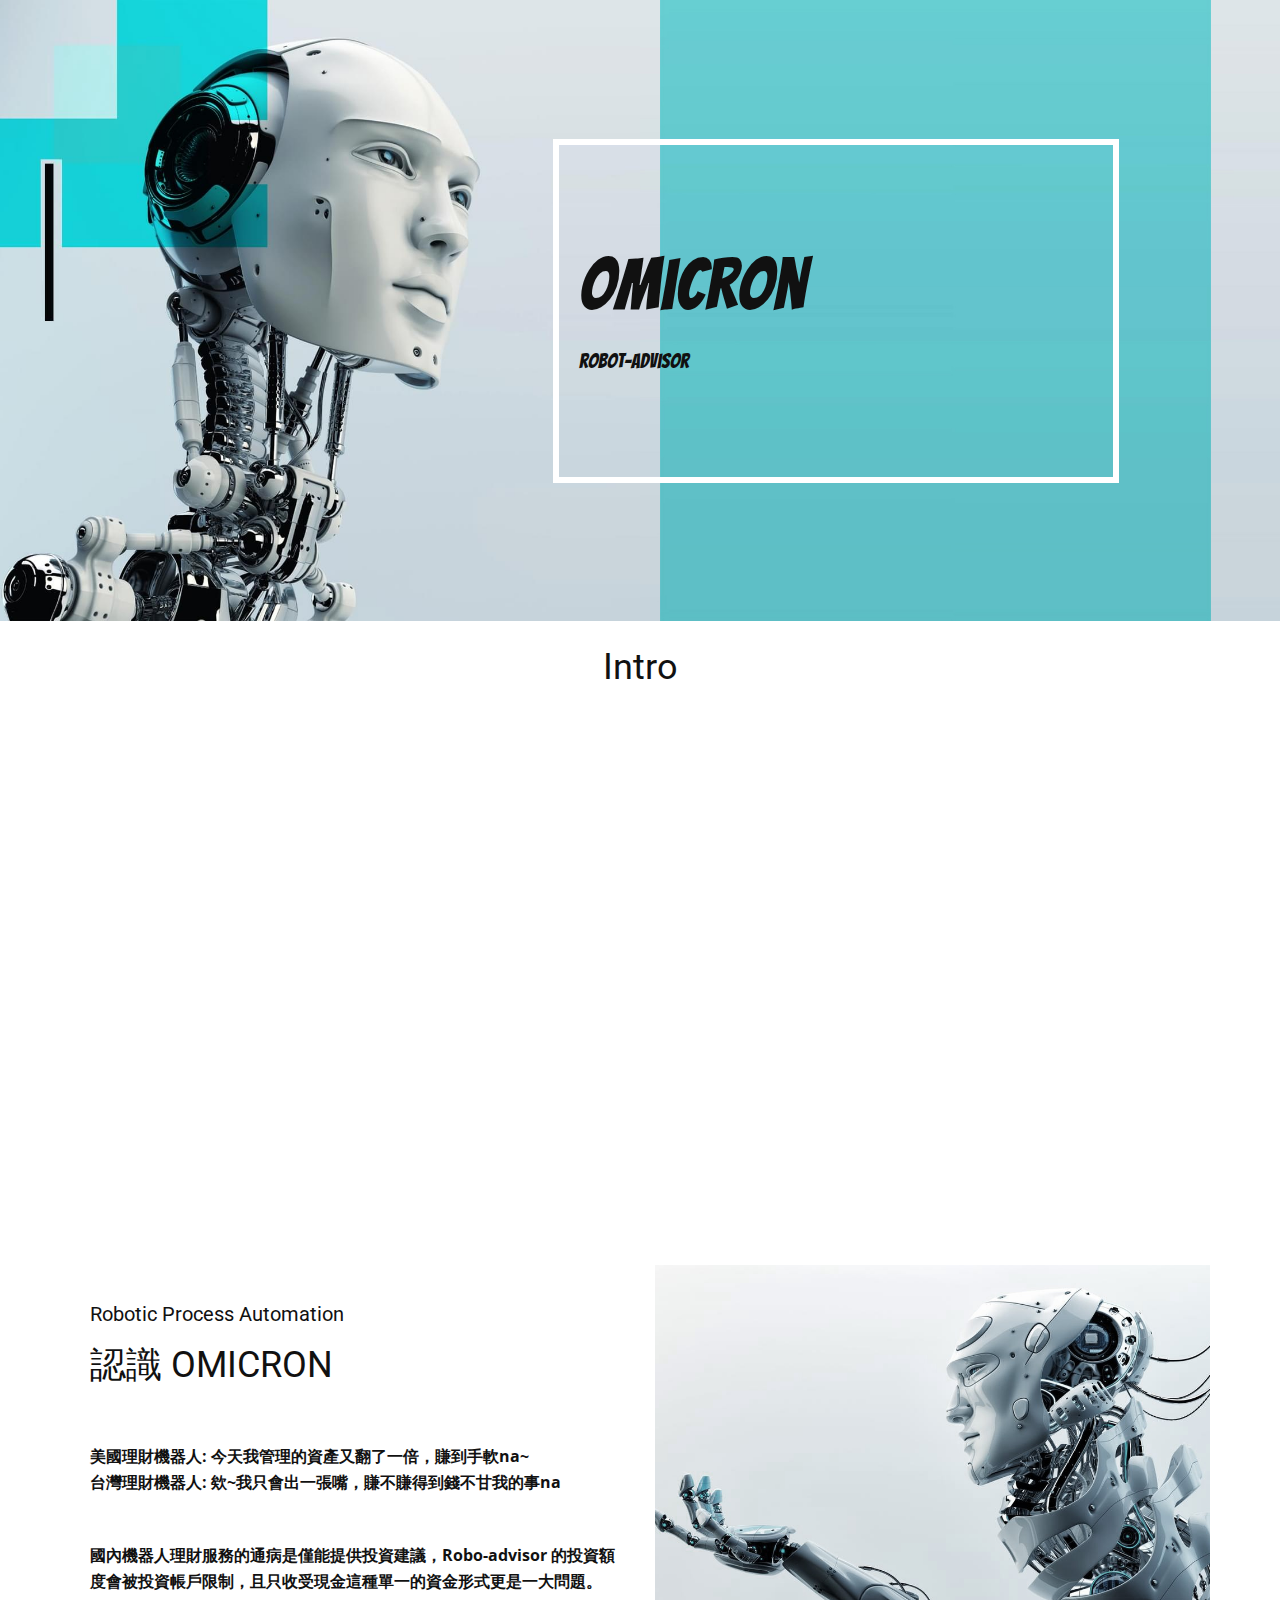
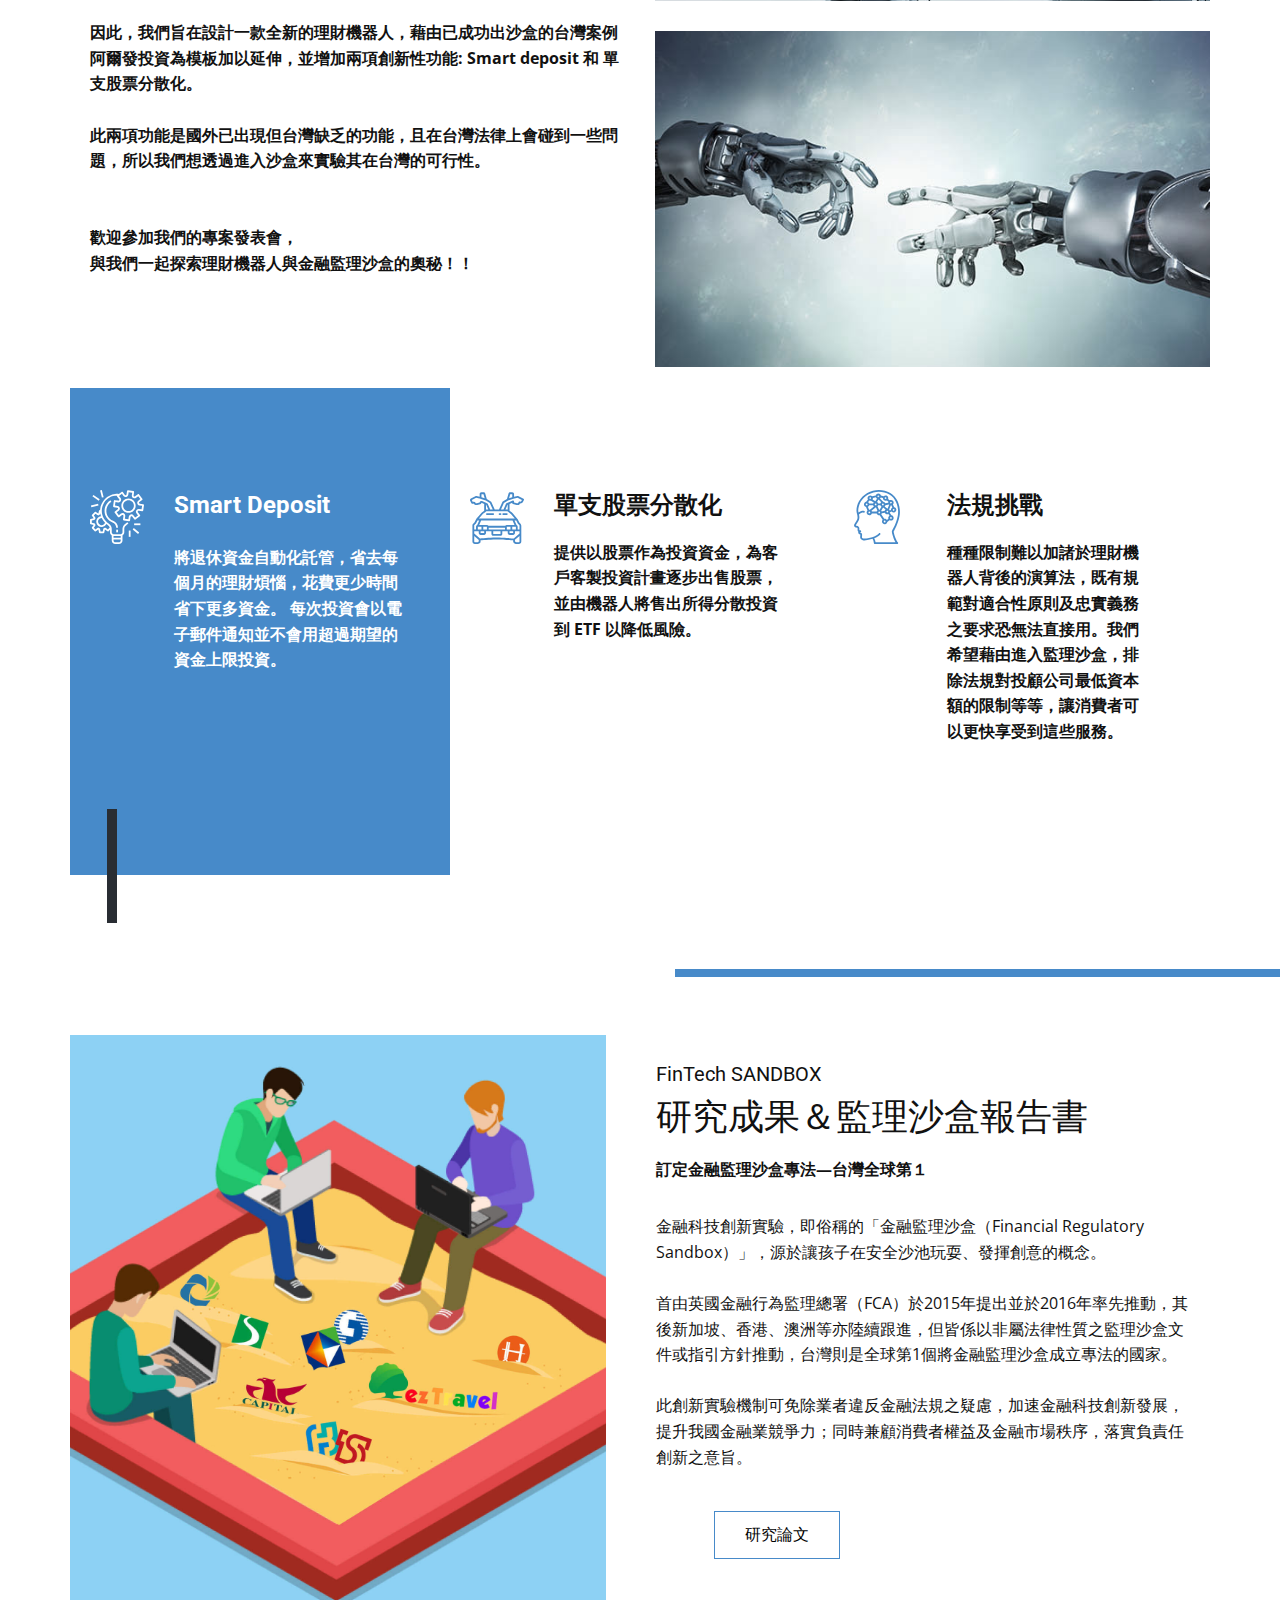
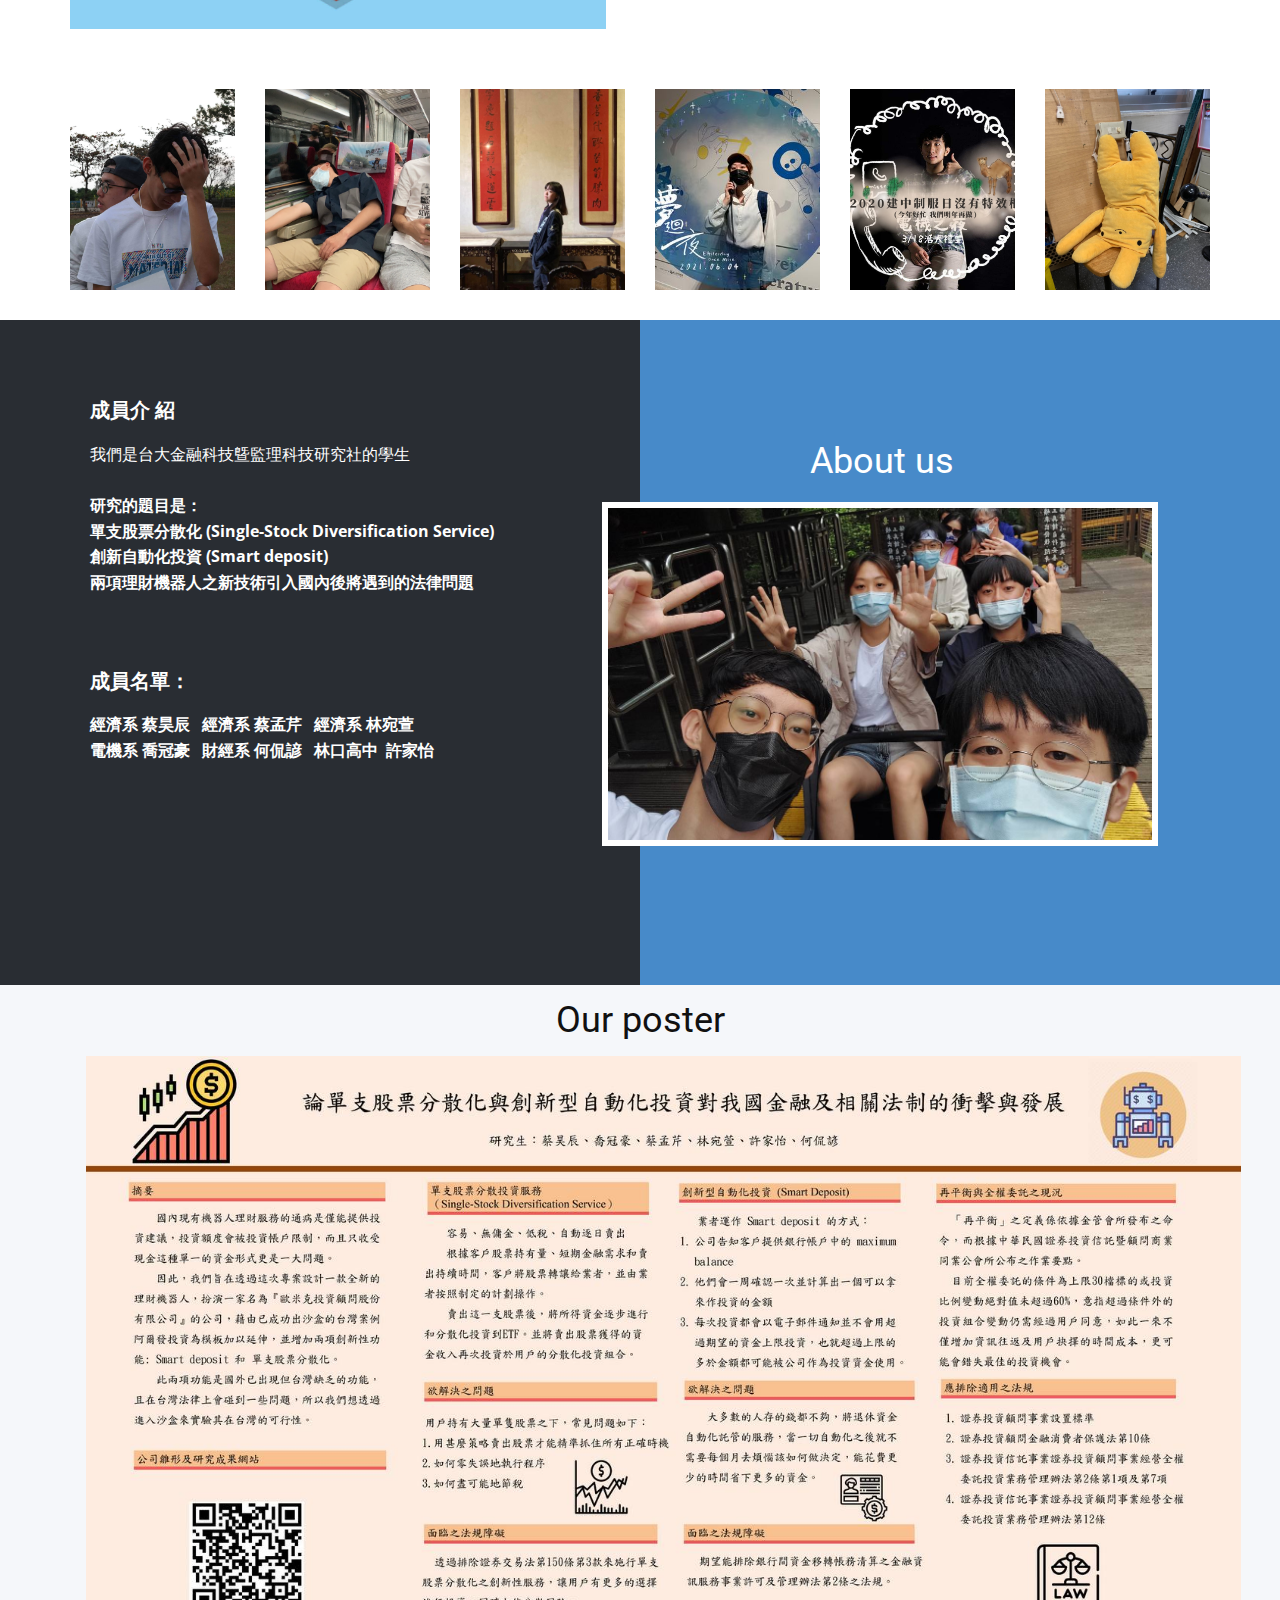
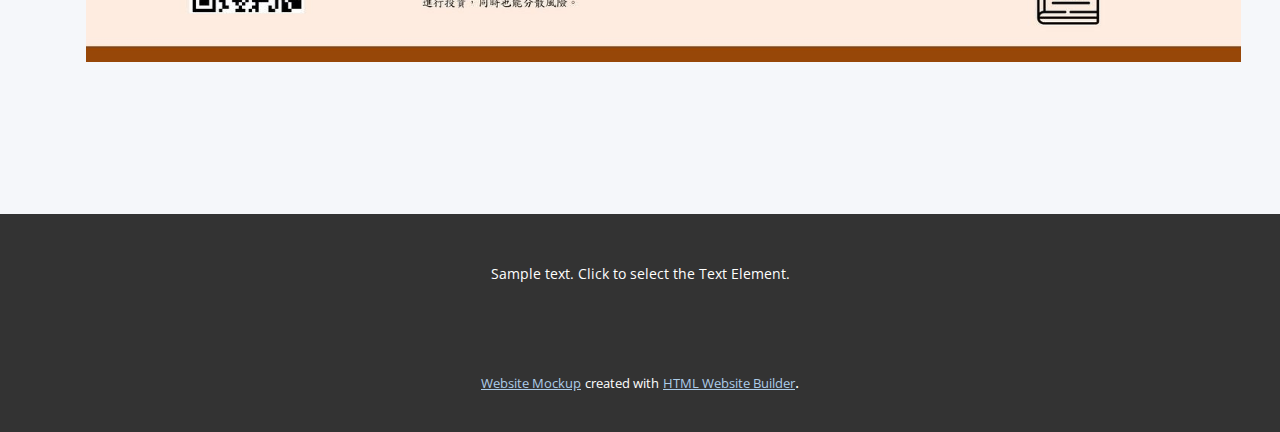
==== commit 65c286c6: "test7" ====
--- a/bunny123.html
+++ b/bunny123.html
@@ -208,7 +208,6 @@
                   <br>此創新實驗機制可免除業者違反金融法規之疑慮，加速金融科技創新發展，提升我國金融業競爭力；同時兼顧消費者權益及金融市場秩序，落實負責任創新之意旨。
                 </p>
                 <a href="files/8d881cba-f8a5-40b8-c5d6-2e63f40c1b0e.pdf" class="u-border-1 u-border-palette-1-base u-btn u-button-style u-file-link u-text-black u-btn-1" title="robots" target="_blank">研究論文</a>
-                <a href="files/2c066c5e-73be-d050-e81b-07049e1526e8.pdf" class="u-border-1 u-border-palette-1-base u-btn u-button-style u-file-link u-none u-text-black u-btn-2" title="robots" target="_blank">監理沙盒報告書</a>
               </div>
             </div>
           </div>
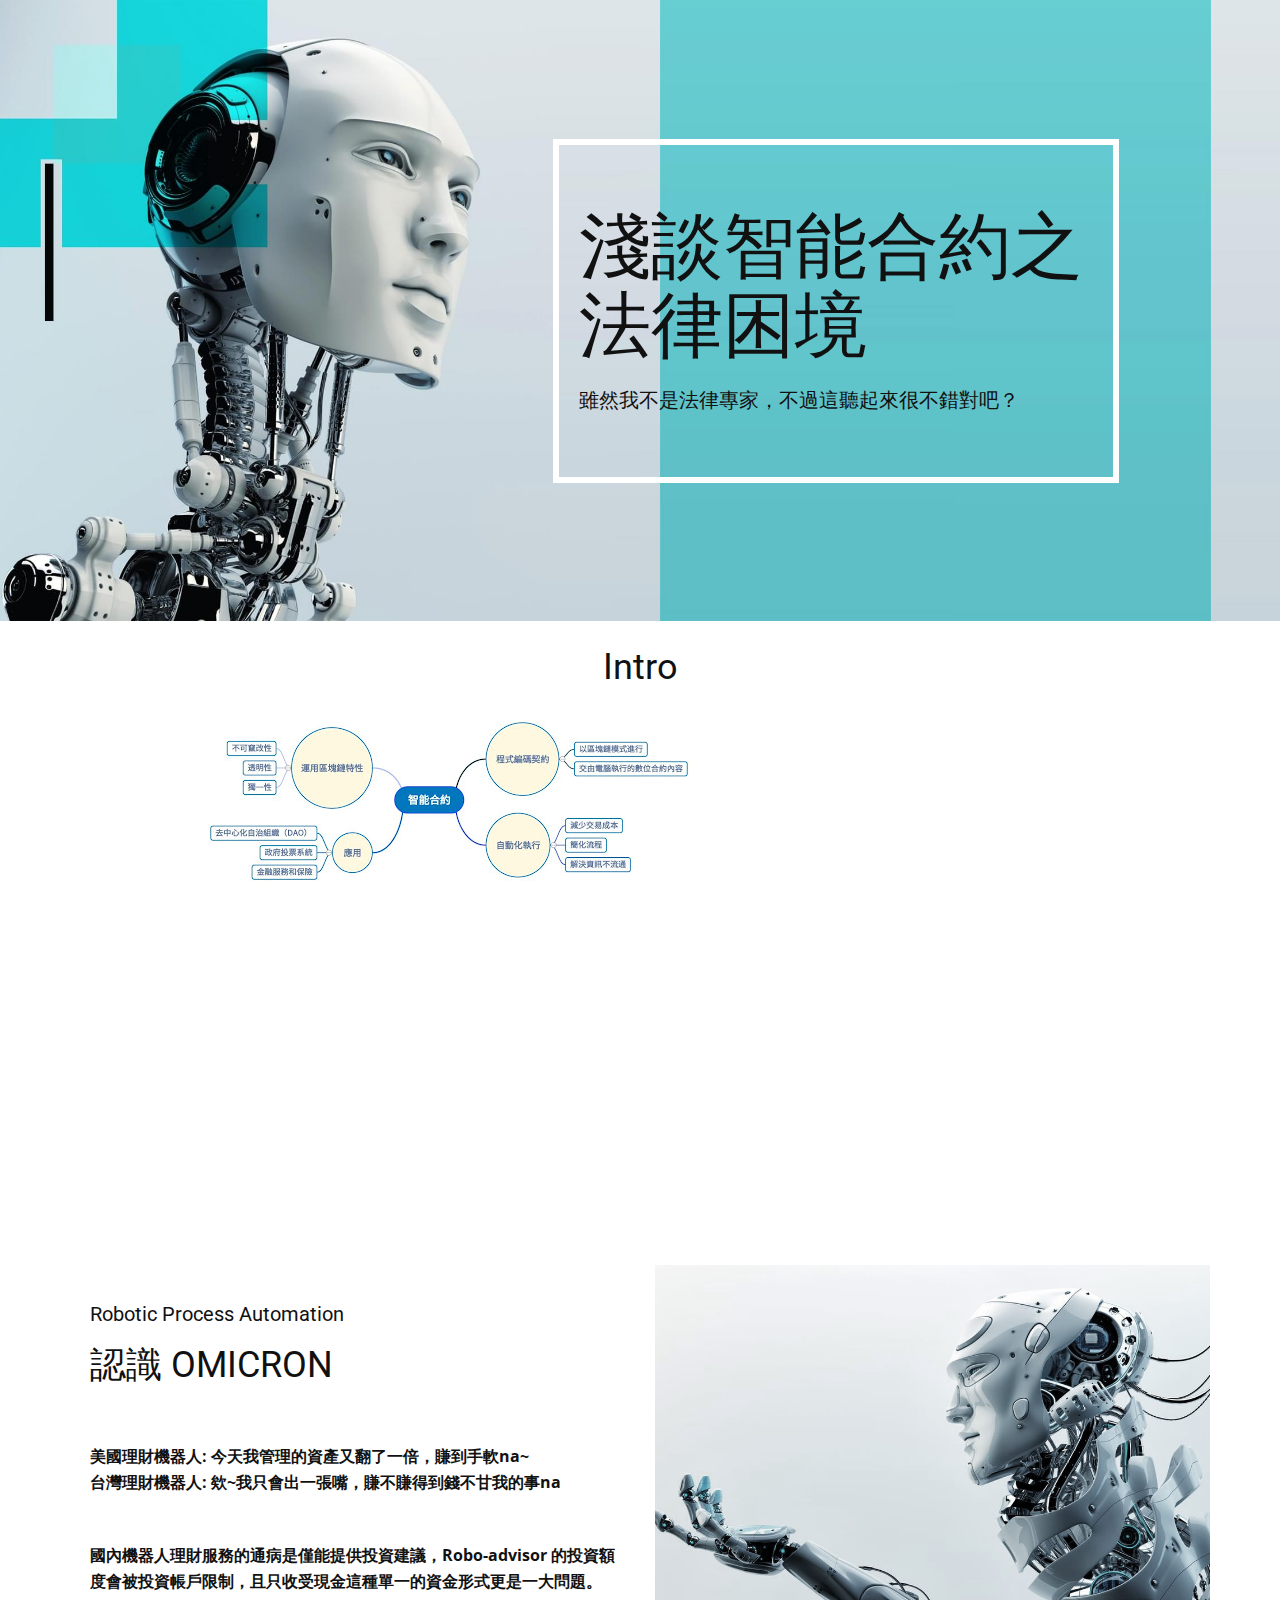
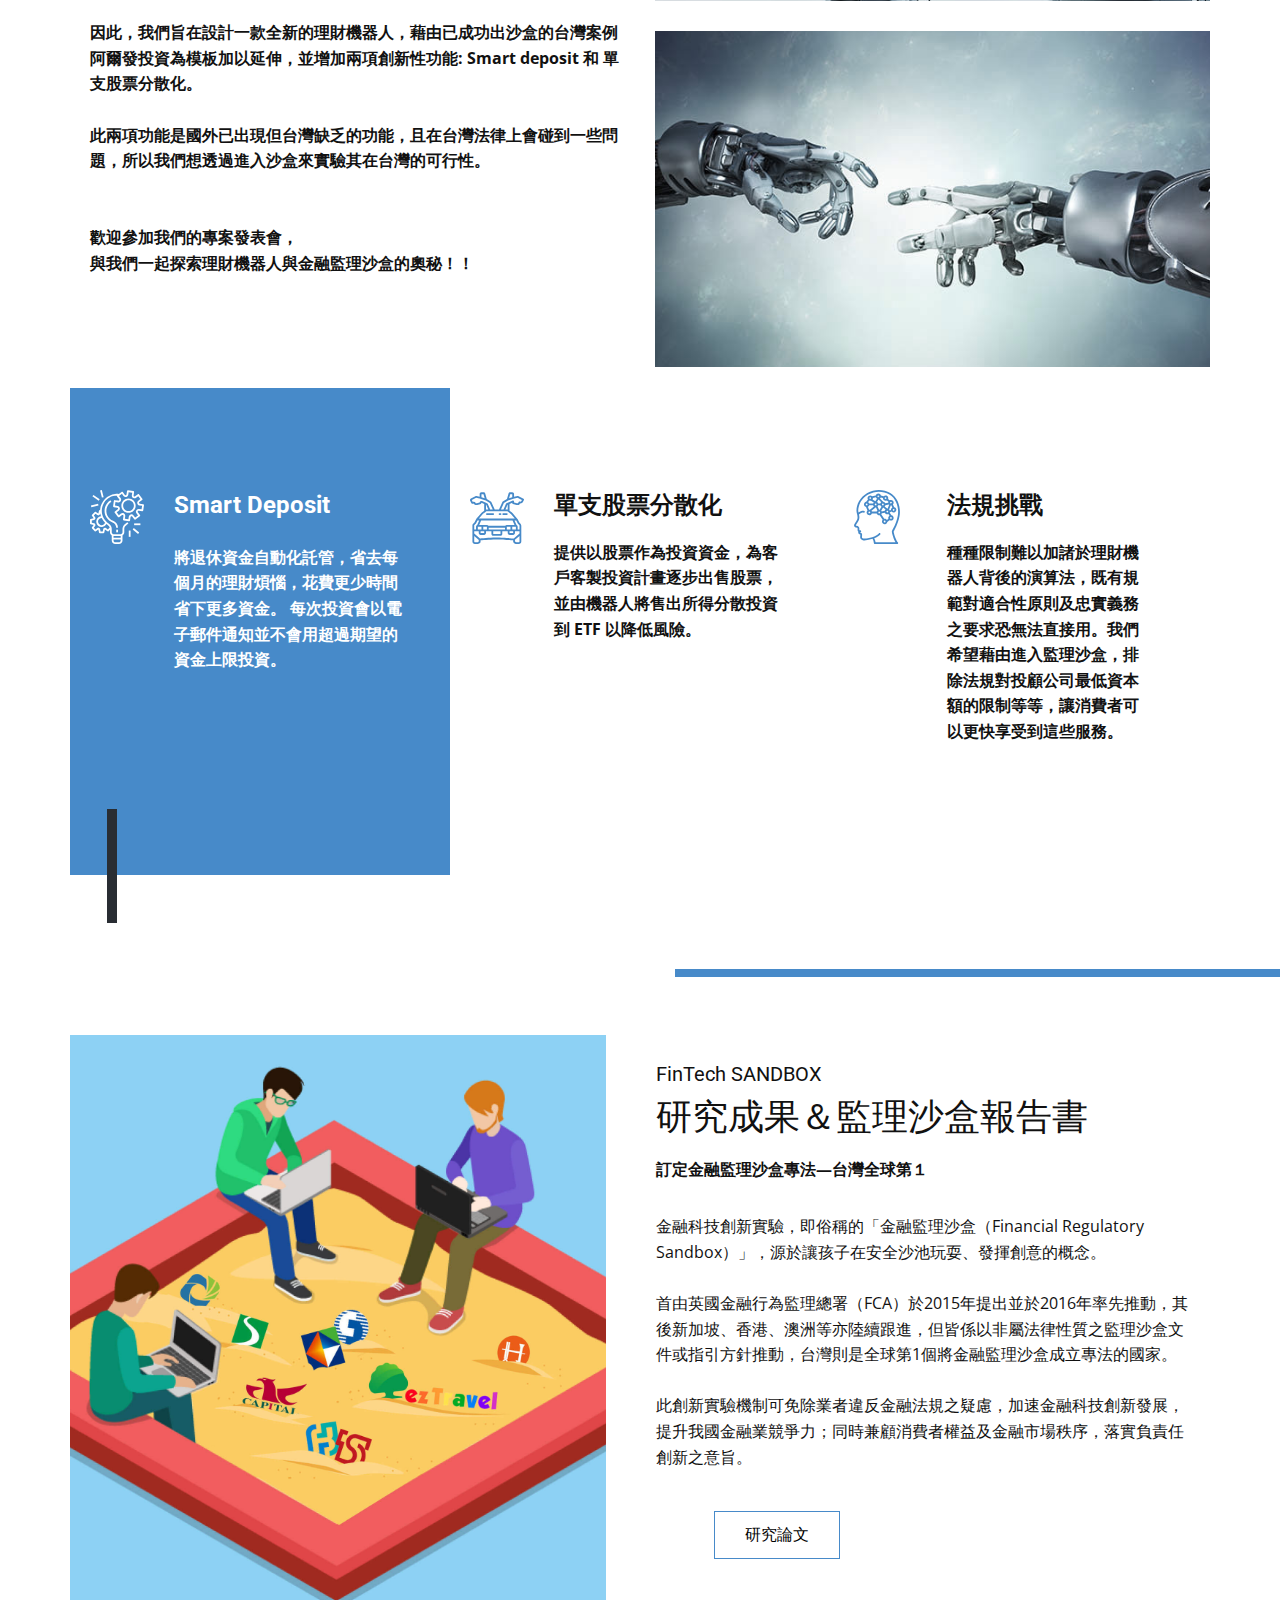
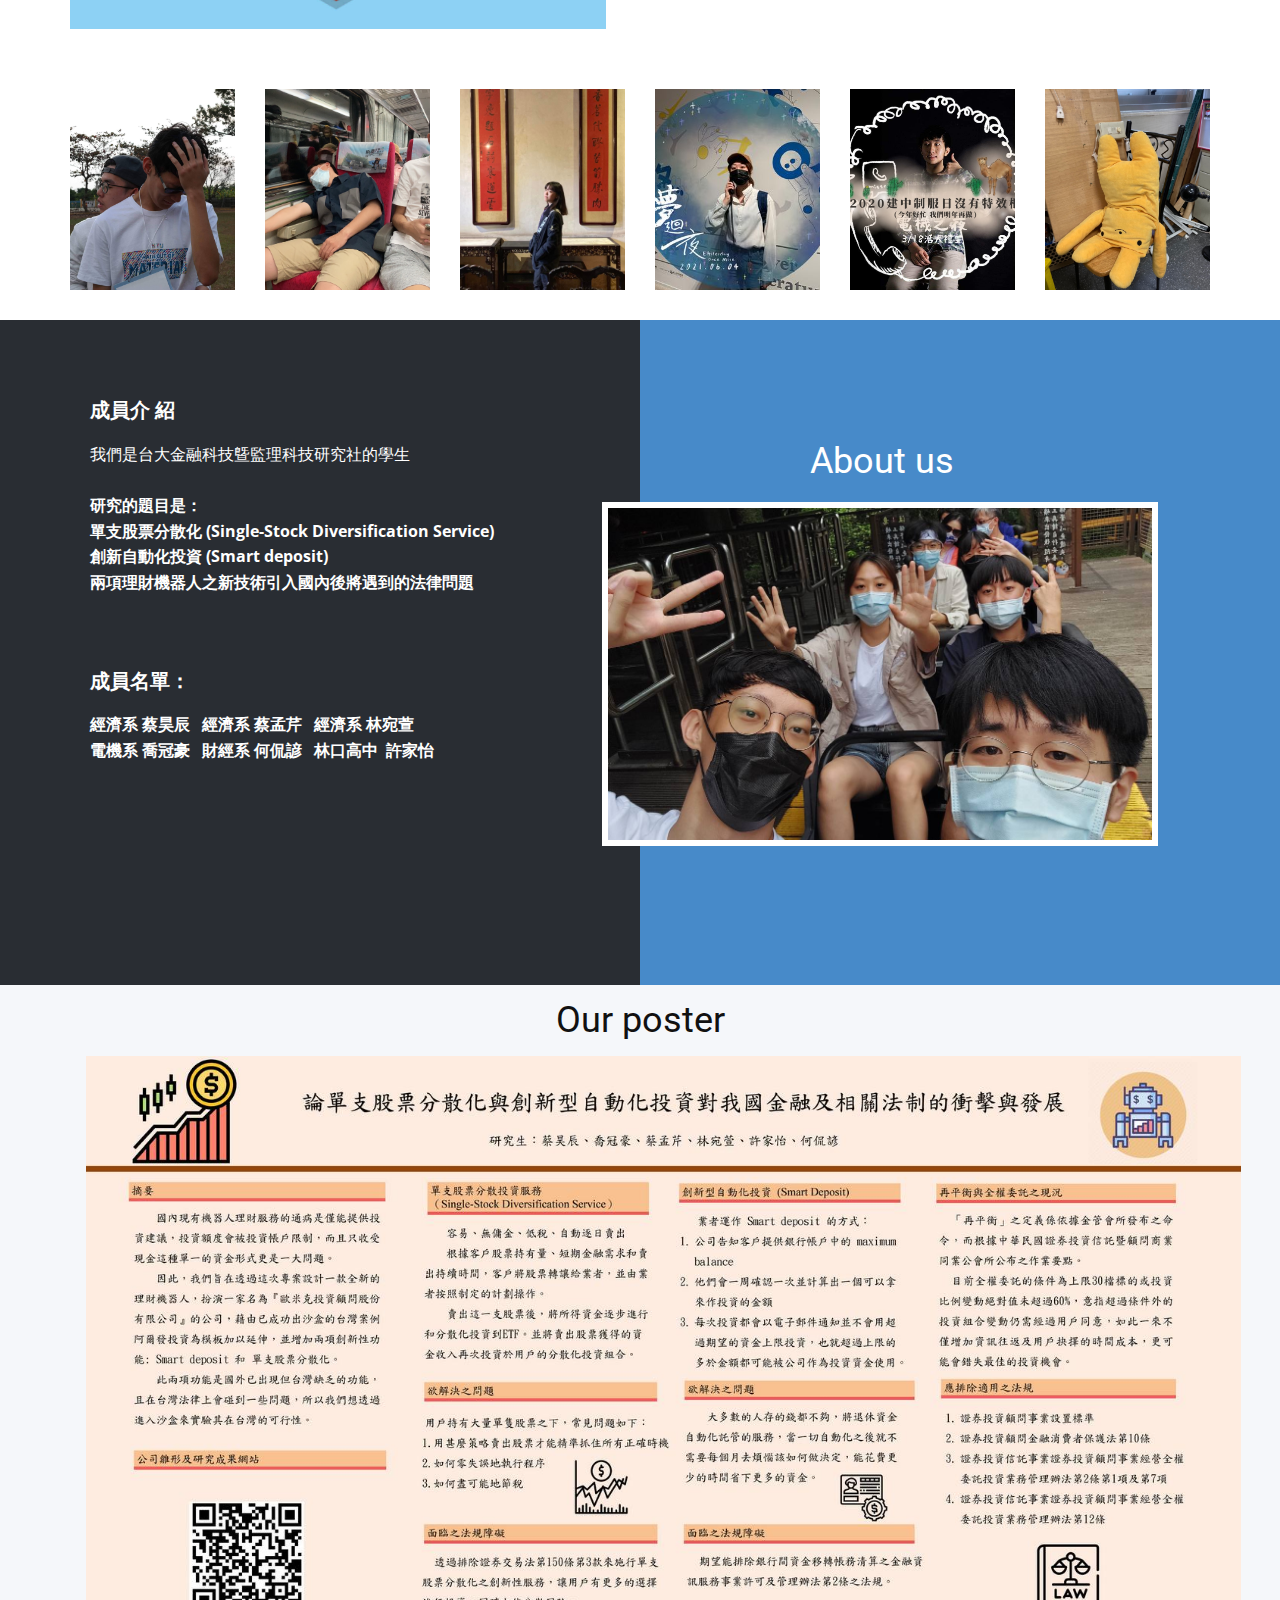
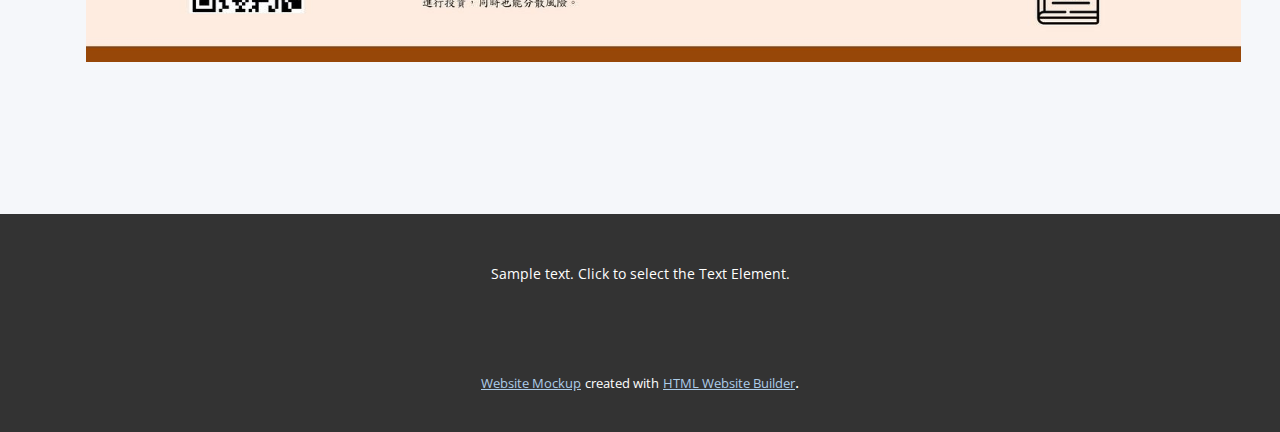
==== commit b9623484: "test7" ====
--- a/bunny123.html
+++ b/bunny123.html
@@ -46,9 +46,10 @@
                 </div>
                 <div class="u-border-6 u-border-white u-container-style u-group u-group-2">
                   <div class="u-container-layout u-valign-middle-md u-valign-middle-xl u-valign-middle-xs u-container-layout-4">
-                    <h1 class="u-custom-font u-text u-title u-text-1">Omicron&nbsp;<br>
+                    <h1 class="u-custom-font u-text u-title u-text-1">淺談智能合約之法律困境<br>
                     </h1>
-                    <p class="u-custom-font u-large-text u-text u-text-variant u-text-2">robot-advisor</p>
+                    <p class="u-custom-font u-large-text u-text u-text-variant u-text-2">雖然我不是法律專家，不過這聽起來很不錯對吧？
+                    </p>
                   </div>
                 </div>
               </div>
@@ -62,7 +63,7 @@
         <h2 class="u-text u-text-default u-text-1">Intro</h2>
         <div class="u-video u-video-1">
           <div class="embed-responsive embed-responsive-1">
-            <iframe style="position: absolute;top: 0;left: 0;width: 100%;height: 100%;" class="embed-responsive-item" src="https://www.youtube.com/embed/DNXYN7KbYpw?mute=0&amp;showinfo=0&amp;controls=0&amp;start=0" frameborder="0" allowfullscreen=""></iframe>
+            <img src="images/intro.jpg" >
           </div>
         </div>
       </div>
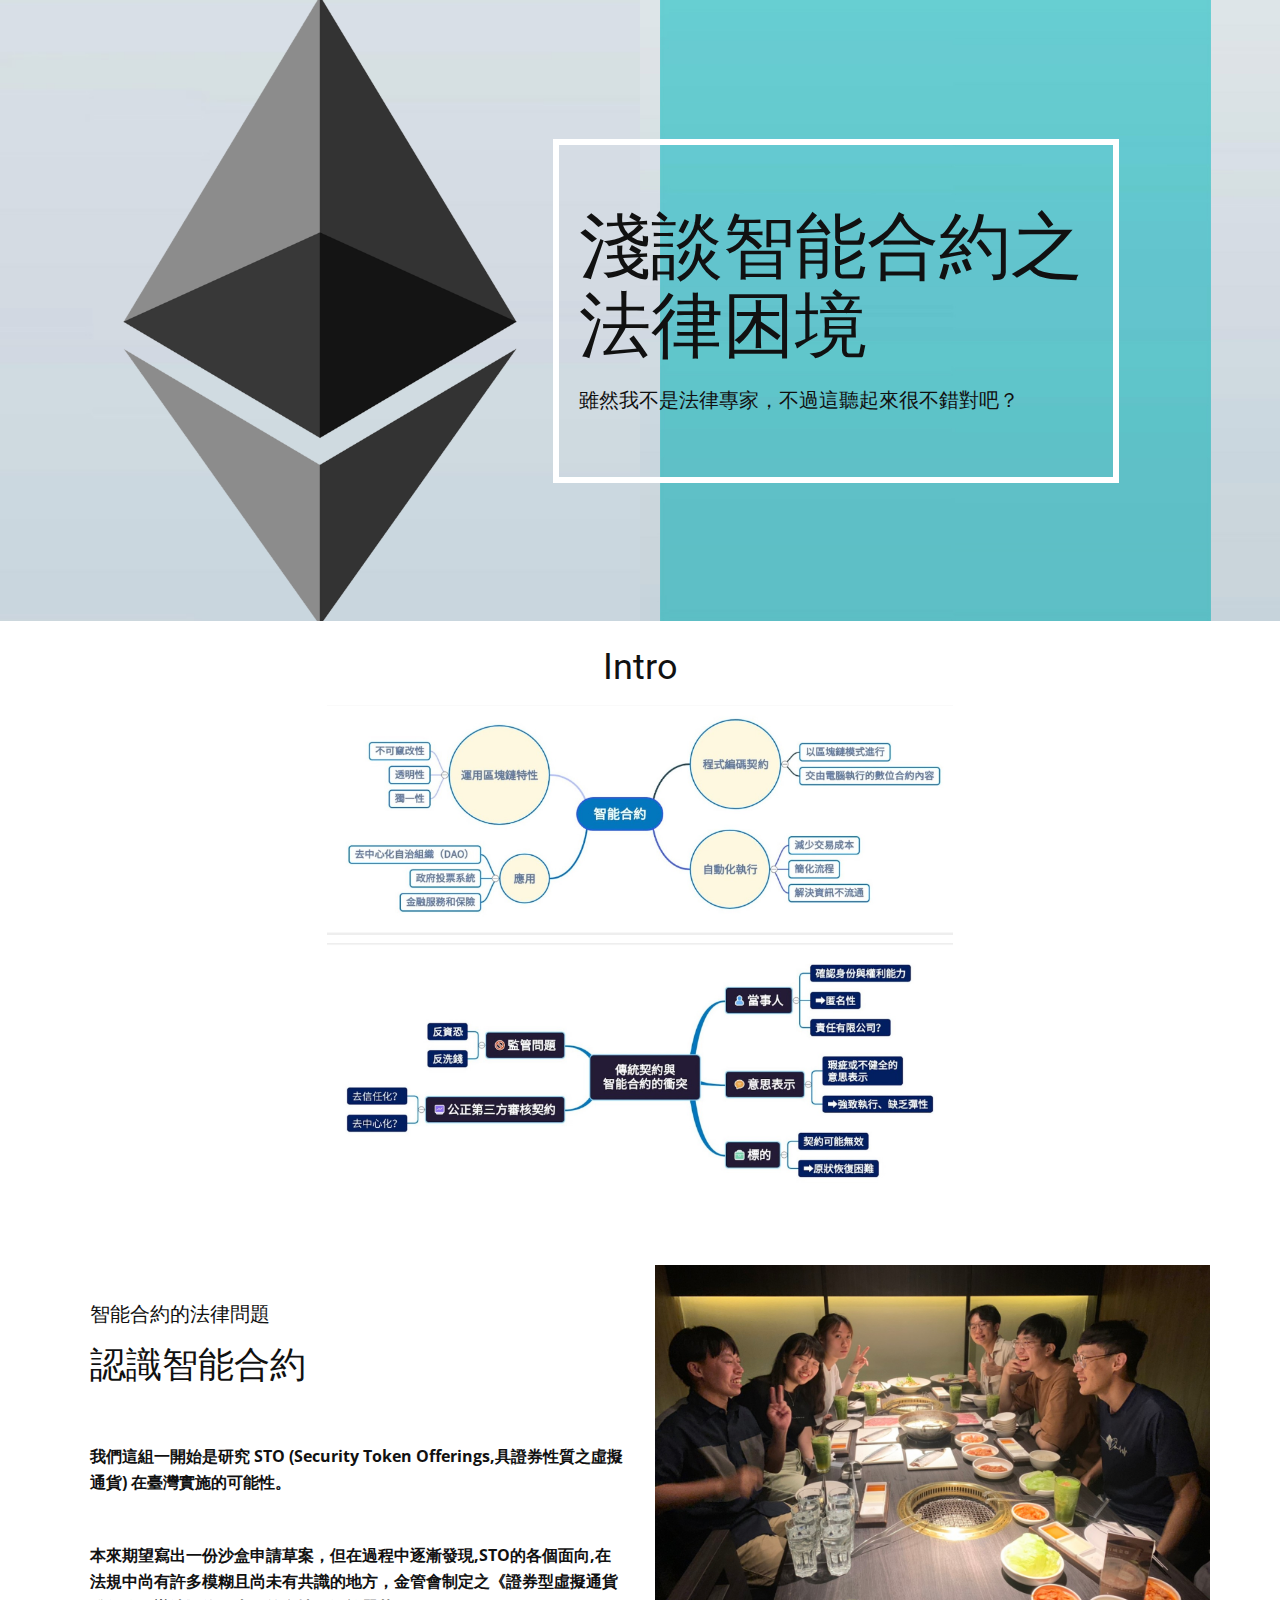
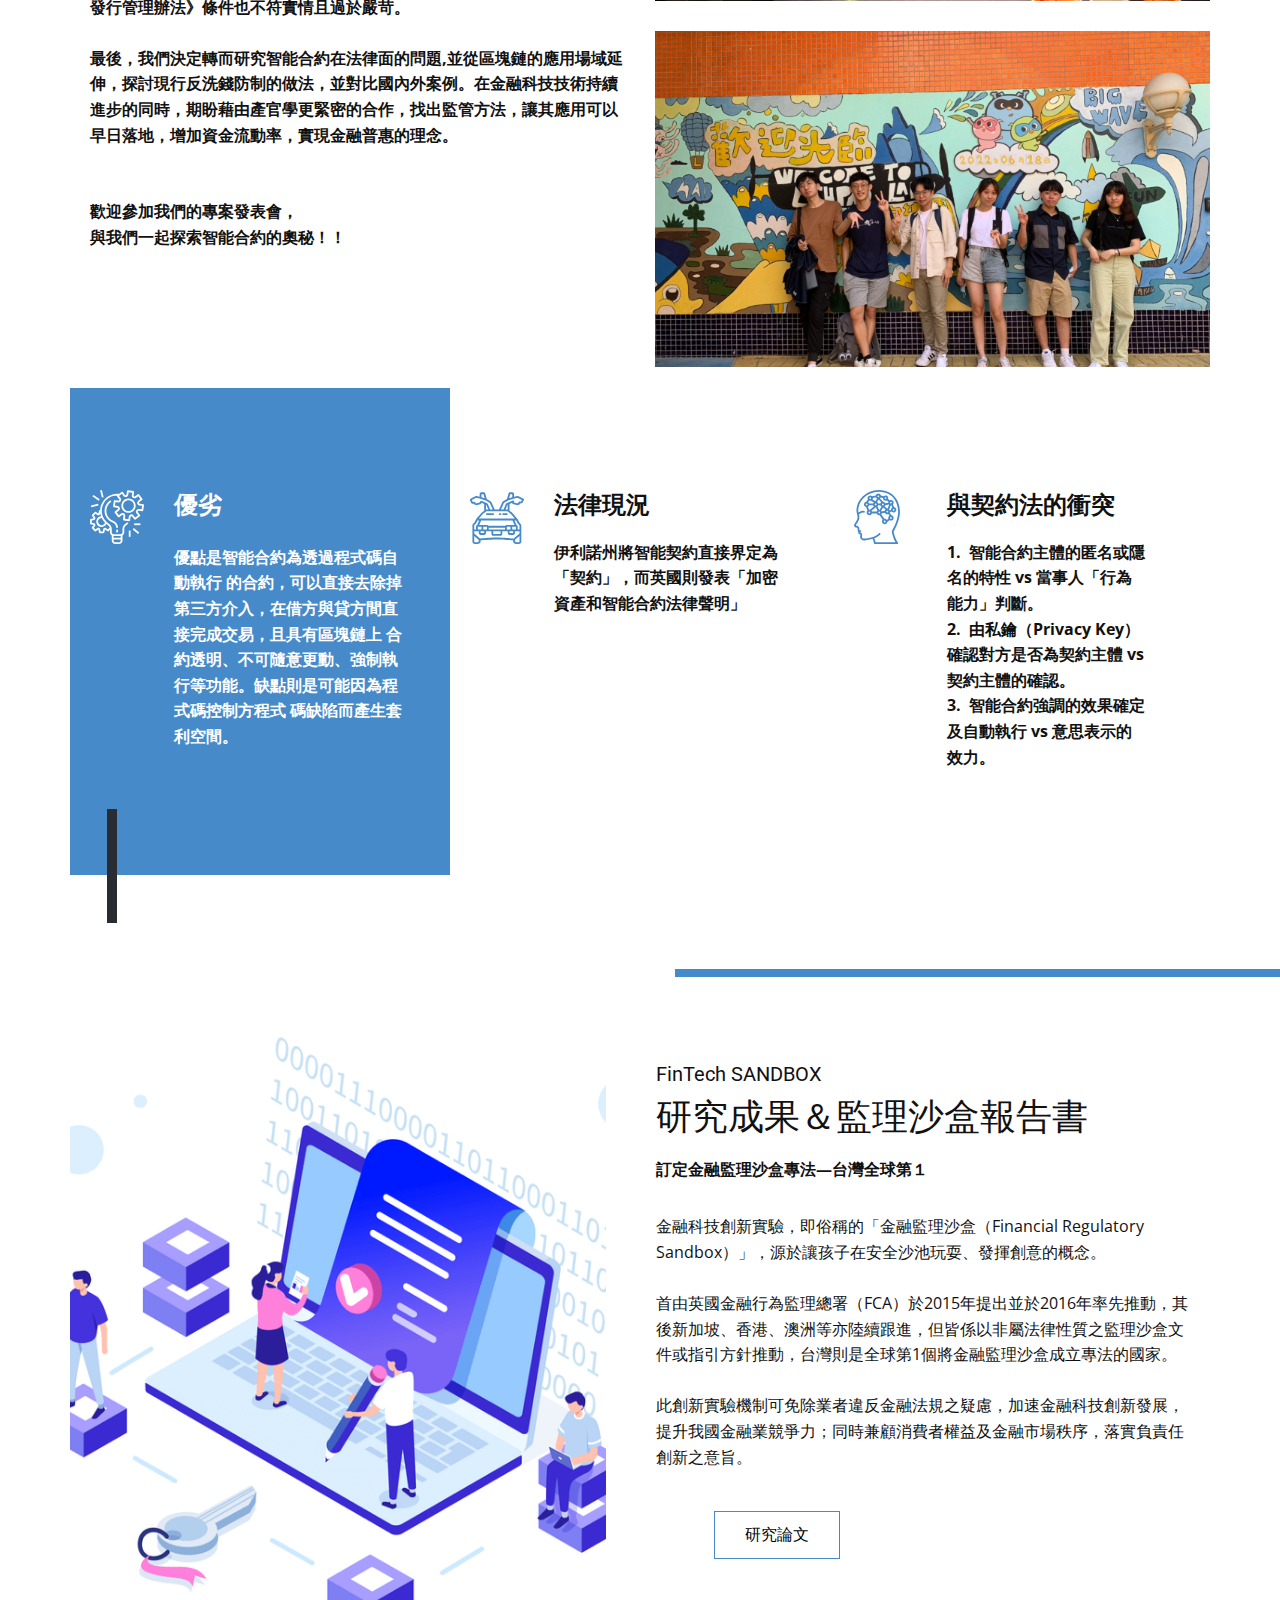
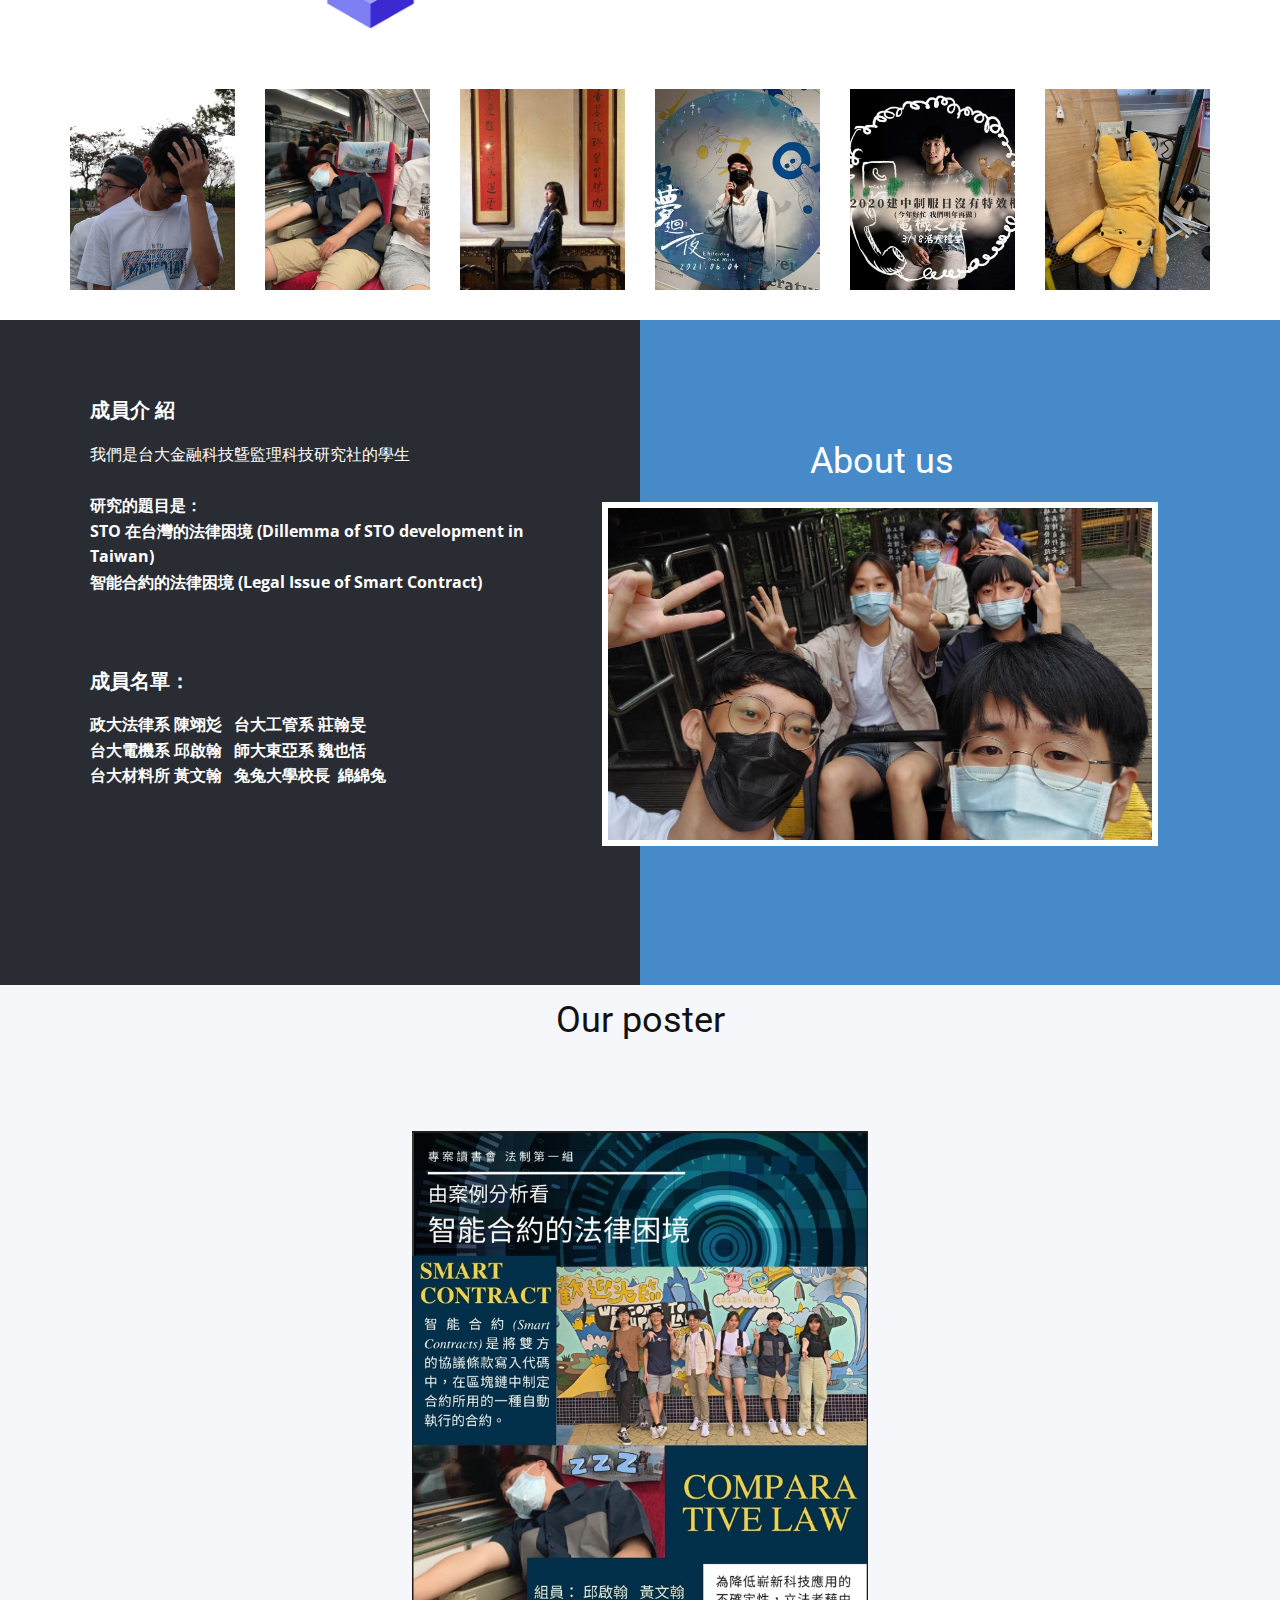
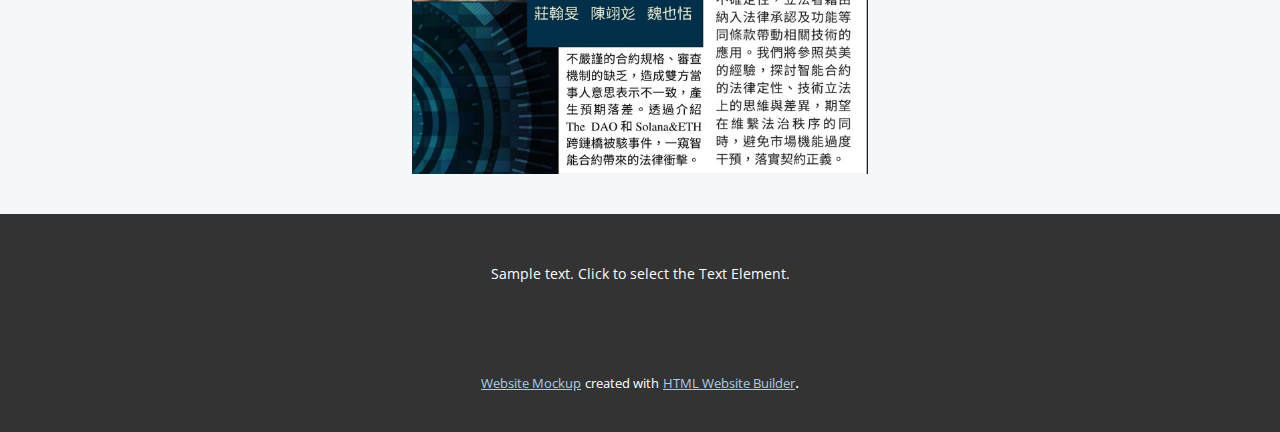
==== commit 41aee459: "test8" ====
--- a/bunny123.html
+++ b/bunny123.html
@@ -62,8 +62,9 @@
       <div class="u-clearfix u-sheet u-sheet-1">
         <h2 class="u-text u-text-default u-text-1">Intro</h2>
         <div class="u-video u-video-1">
-          <div class="embed-responsive embed-responsive-1">
-            <img src="images/intro.jpg" >
+          <div class="embed-responsive embed-responsive-1" Align="center">
+            <img style="position: relative;top: 0;left: 0;width: 70%;"src="images/intro.jpg" >
+            <img style="position: relative;top: 0;left: 0;width: 70%;"src="images/intro2.jpg">
           </div>
         </div>
       </div>
@@ -77,20 +78,20 @@
                 <div class="u-layout-col">
                   <div class="u-container-style u-layout-cell u-left-cell u-size-60 u-layout-cell-1">
                     <div class="u-container-layout u-container-layout-1">
-                      <h5 class="u-text u-text-1">Robotic Process Automation</h5>
-                      <h2 class="u-text u-text-2">認識 OMICRON</h2>
+                      <h5 class="u-text u-text-1">智能合約的法律問題</h5>
+                      <h2 class="u-text u-text-2">認識智能合約</h2>
+
+
                       <p class="u-text u-text-3"><b>
-                          <br>美國理財機器人: 今天我管理的資產又翻了一倍，賺到手軟na~&nbsp; &nbsp; &nbsp; &nbsp; &nbsp; &nbsp; &nbsp; &nbsp; &nbsp; &nbsp; &nbsp; 台灣理財機器人: 欸~我只會出一張嘴，賺不賺得到錢不甘我的事na</b>
-                      </p>
-                      <p class="u-text u-text-4"><b>國內機器人理財服務的通病是僅能提供投資建議，Robo-advisor 的投資額度會被投資帳戶限制，且只收受現金這種單一的資金形式更是一大問題。</b>
-                        <br>
-                        <br><b>因此，我們旨在設計一款全新的理財機器人，藉由已成功出沙盒的台灣案例阿爾發投資為模板加以延伸，並增加兩項創新性功能: Smart deposit 和 單支股票分散化。</b>
-                        <br>
-                        <br><b>此兩項功能是國外已出現但台灣缺乏的功能，且在台灣法律上會碰到一些問題，所以我們想透過進入沙盒來實驗其在台灣的可行性。</b>
+                          <br>我們這組一開始是研究 STO (Security Token Offerings,具證券性質之虛擬通貨) 在臺灣實施的可能性。</b>
+                      </p>
+                      <p class="u-text u-text-4"><b>本來期望寫出一份沙盒申請草案，但在過程中逐漸發現,STO的各個面向,在法規中尚有許多模糊且尚未有共識的地方，金管會制定之《證券型虛擬通貨發行管理辦法》條件也不符實情且過於嚴苛。</b>
+                        <br>
+                        <br><b>最後，我們決定轉而研究智能合約在法律面的問題,並從區塊鏈的應用場域延伸，探討現行反洗錢防制的做法，並對比國內外案例。在金融科技技術持續進步的同時，期盼藉由產官學更緊密的合作，找出監管方法，讓其應用可以早日落地，增加資金流動率，實現金融普惠的理念。</b>
                         <br>
                         <br>
                         <br><b>歡迎參加我們的專案發表會，</b>
-                        <br><b>與我們一起探索理財機器人與金融監理沙盒的奧秘！！</b>
+                        <br><b>與我們一起探索智能合約的奧秘！！</b>
                       </p>
                     </div>
                   </div>
@@ -141,14 +142,17 @@
 </g></svg></span>
                   <div class="u-container-style u-group u-group-1">
                     <div class="u-container-layout">
-                      <h4 class="u-text u-text-body-alt-color u-text-1"><b>Smart Deposit</b>
+                      <h4 class="u-text u-text-body-alt-color u-text-1"><b>優劣</b>
                       </h4>
                       <p class="u-text u-text-body-alt-color u-text-2">
                         <span style="font-size: 1rem;">
-                          <span style="font-style: normal;"><b></b><b>將退休資金自動化託管，省去每個月的理財煩惱，花費更少時間省下更多資金。</b>
+                          <span style="font-style: normal;"><b></b><b>優點是智能合約為透過程式碼自動執行
+                            的合約，可以直接去除掉第三方介入，在借方與貸方間直接完成交易，且具有區塊鏈上
+                            合約透明、不可隨意更動、強制執行等功能。缺點則是可能因為程式碼控制方程式
+                            碼缺陷而產生套利空間。</b>
                           </span>
                         </span><b>
-                          <span style="font-style: normal; font-size: 1rem;">每次投資會以電子郵件通知並不會用超過期望的資金上限投資。</span>
+                          <!-- <span style="font-style: normal; font-size: 1rem;">每次投資會以電子郵件通知並不會用超過期望的資金上限投資。</span> -->
                           <br></b>
                       </p>
                     </div>
@@ -159,9 +163,10 @@
                 <div class="u-container-layout u-valign-top u-container-layout-3"><span class="u-icon u-icon-circle u-text-palette-1-base u-icon-2"><svg class="u-svg-link" preserveAspectRatio="xMidYMin slice" viewBox="0 -11 509.47136 509" style=""><use xmlns:xlink="http://www.w3.org/1999/xlink" xlink:href="#svg-0557"></use></svg><svg class="u-svg-content" viewBox="0 -11 509.47136 509" id="svg-0557"><path d="m12.066406 99.800781c3.957032 7.878907 13.539063 11.070313 21.429688 7.144531l2.78125-1.390624 2.660156 5.324218c2.6875 5.421875 8.226562 8.84375 14.277344 8.824219h11.5625c1.304687-.003906 2.605468-.164063 3.875-.480469l27.613281-6.902344c6.527344-1.621093 11.328125-7.167968 12.007813-13.859374l25.683593 10.832031v63.742187l-21.53125 16.152344c-.9375.699219-1.796875 1.496094-2.558593 2.382812l-50.066407 58.417969c-.050781.0625-.082031.144531-.132812.207031-.796875.796876-1.425781 1.746094-1.855469 2.789063-.050781.09375-.117188.164063-.160156.246094l-15.914063 31.957031-14.039062 14.039062c-2.984375 3-4.664063 7.058594-4.675781 11.289063v153.019531c0 12.757813 10.34375 23.101563 23.101562 23.101563h26.339844c2.480468-.007813 4.925781-.59375 7.144531-1.707031l11.390625-5.699219c5.414062-2.683594 8.835938-8.210938 8.824219-14.253907v-13.039062c28.832031-1.996094 119.6875-7.96875 153.601562-7.96875 34.046875 0 125.4375 6.042969 153.597657 7.960938v8.636718c-.023438 8.765625 4.941406 16.777344 12.800781 20.660156l5.972656 2.96875c3.179687 1.589844 6.683594 2.421876 10.242187 2.441407h24.660157c6.128906.003906 12.011719-2.425781 16.351562-6.757813 4.335938-4.332031 6.773438-10.210937 6.773438-16.34375v-149.023437c.019531-6.796875-2.679688-13.320313-7.5-18.109375l-11.09375-11.09375-16.394531-32.886719c-.3125-.617187-.703126-1.1875-1.160157-1.707031l-46.933593-54.75c-3.238282-3.785156-6.882813-7.203125-10.871094-10.1875l-16.980469-12.742188v-63.574218l25.601563-10.964844v4.140625c0 3.914062 2.660156 7.324219 6.457031 8.277343l34.132812 8.53125c.679688.171876 1.375.257813 2.074219.257813h17.066406c3.25.015625 6.230469-1.8125 7.679688-4.71875l5.316406-10.640625c11.828125 1.746094 23.441406-4.28125 28.820312-14.960938l8.53125-17.066406c1.011719-2.023437 1.179688-4.371094.460938-6.519531-.714844-2.144531-2.257812-3.921875-4.285156-4.933594l-51.199219-25.597656c-1.71875-.867187-3.679687-1.125-5.5625-.726563l-32.425781 6.484376v-23.722657c0-9.425781-7.640625-17.066406-17.066406-17.066406h-19.167969c-7.609375.023437-14.289063 5.066406-16.402344 12.375l-14.375 50.347656-39.785156 23.890625c-1.503907.902344-2.699219 2.246094-3.414063 3.851563l-31.871094 71.667969h-40.105468l-30.933594-69.585938c-1.328125-3.003906-3.550781-5.523438-6.367188-7.210938l-37.648437-22.1875-14.71875-51.566406c-1.980469-6.839844-8.230469-11.558594-15.351563-11.582031h-21.09375c-8.816406.011719-15.957031 7.152344-15.96875 15.96875v24.820313l-29.949218-5.972657c-3.472656-.6875-7.074219-.203125-10.242188 1.375l-42.308594 21.121094c-7.863281 3.964844-11.035156 13.542969-7.097656 21.417969zm140.800782 17.460938 19.34375 45.105469h-18.710938c-.835938.070312-1.664062.207031-2.476562.402343v-46.292969zm-99.0625 179.992187c1.214843-1.210937 2.226562-2.609375 2.996093-4.144531l14.128907-28.339844h15.957031l-18.773438 43.851563c-6.582031 2.523437-10.933593 8.832031-10.957031 15.882812v25.597656h-17.066406v-25.597656l-.324219-13.210937zm199.621093-32.484375h147.976563l18.285156 42.667969h-72.398438c-6.070312.015625-11.667968 3.269531-14.691406 8.53125h-158.347656c-3.023438-5.261719-8.621094-8.515625-14.691406-8.53125h-72.398438l18.289063-42.667969zm42.664063 85.332031h-119.464844v-17.066406h153.597656v17.066406zm-42.664063 42.667969h-34.136719v-25.601562h68.269532v25.601562zm-119.46875-8.535156h-34.132812v-17.066406h34.132812zm-59.734375-59.730469h34.132813v25.597656h-34.132813zm68.269532 25.597656h-17.066407v-25.597656h34.132813v25.597656zm204.796874-25.597656h34.136719v25.597656h-34.136719zm25.601563 42.664063h34.132813v17.066406h-34.132813zm42.667969-17.066407h-17.066406v-25.597656h34.132812v25.597656zm-332.800782 114.203126-10.292968 5.265624h-26.339844c-3.332031 0-6.035156-2.703124-6.035156-6.035156v-52.214844l42.933594 36.804688c-.167969.917969-.257813 1.847656-.265626 2.78125zm14.847657-29.320313c-1.042969.066406-2.074219.242187-3.082031.519531l-54.433594-46.660156v-21.675781h42.667968v17.066406c0 9.425781 7.640626 17.066406 17.066407 17.066406h34.132812c9.425781 0 17.066407-7.640625 17.066407-17.066406v-17.066406h51.199218v25.601562c0 9.425781 7.640625 17.066407 17.066406 17.066407h68.269532c9.425781 0 17.066406-7.640626 17.066406-17.066407v-25.601562h51.199219v17.066406c0 9.425781 7.640625 17.066406 17.066406 17.066406h34.132813c9.425781 0 17.066406-7.640625 17.066406-17.066406v-17.066406h42.667968v21.675781l-54.09375 46.371094c-21.339843-1.484375-122.546874-8.3125-159.238281-8.3125-34.878906 0-128.085937 6.1875-155.820312 8.082031zm367.386719 32.816406c-1.132813 1.136719-2.667969 1.769531-4.269532 1.769531h-24.683594c-.9375-.003906-1.863281-.222656-2.699218-.640624l-5.972656-2.96875c-2.03125-1.027344-3.300782-3.121094-3.277344-5.394532v-12.671875l42.667968-36.574219v52.214844c0 1.601563-.632812 3.136719-1.765624 4.265625zm-12.800782-171.398437 12.066406 12.066406c1.601563 1.601562 2.5 3.773438 2.5 6.042969v35.589843h-17.066406v-25.597656c-.019531-7.042968-4.359375-13.351562-10.933594-15.882812l-18.796874-43.851563h15.921874l14.703126 29.414063c.414062.820312.957031 1.566406 1.605468 2.21875zm-96.367187-134.035156h-21.1875l19.15625-44.695313 2.03125-.855469zm23.5-145.066407h19.167969v27.980469l-30.023438 10.011719zm-59.460938 82.773438 39.542969-23.730469 49.828125-16.605469 39.253906-7.851562 40.960938 20.480469-4.722657 9.4375c-2.605468 5.207031-8.9375 7.316406-14.144531 4.710937-2.027343-1.011719-4.371093-1.179687-6.519531-.460937s-3.921875 2.257812-4.933594 4.285156l-6.179687 12.296875h-10.742188l-26.648437-6.664063v-10.402344c0-2.871093-1.441406-5.546874-3.835938-7.125-2.398437-1.578124-5.425781-1.847656-8.0625-.71875l-42.511718 18.21875-.222657.09375-16.996093 7.289063c-2.015626.863281-3.617188 2.464844-4.480469 4.480469l-23.382813 54.558594h-23.894531zm-66.4375 79.363281h99.554688l26.617187 19.957031c2.988282 2.257813 5.71875 4.832031 8.148438 7.679688l34.859375 40.628906h-338.371094l38.398437-44.859375 24.390626-18.519531c.59375-.34375 1.144531-.765625 1.636718-1.246094l4.839844-3.640625zm-145.070312-162.136719h19.167969l10.855468 37.992188-30.328125-10.113281c.183594-.925782.285157-1.863282.304688-2.804688zm-50.34375 34.46875 31.273437 6.253907c1.765625.324218 3.578125.34375 5.351563.058593.746093.628907 1.597656 1.121094 2.515625 1.453125l50.894531 16.964844c.382813.269531.722656.585938 1.125.851562l37.691406 22.367188 27.828125 62.648438h-24.984375c-.085937-1.777344-.472656-3.527344-1.144531-5.179688l-19.984375-46.640625c-1.609375-3.777344-4.613281-6.78125-8.390625-8.390625l-14.285156-6.117188-.230469-.09375-32.136719-13.789062c-4.792968-2.0625-10.292968-1.648438-14.722656 1.105469-4.433594 2.753906-7.242188 7.5-7.523438 12.710937l-26.511718 6.664063h-10.878906l-2.851563-5.703125c-3.964844-7.867188-13.546875-11.042969-21.425781-7.097656l-2.78125 1.390624-9.4375-18.910156zm0 0"></path><path d="m219.289062 196.503906h-59.730468c-4.714844 0-8.535156 3.820313-8.535156 8.53125 0 4.714844 3.820312 8.535156 8.535156 8.535156h59.730468c4.714844 0 8.535157-3.820312 8.535157-8.535156 0-4.710937-3.820313-8.53125-8.535157-8.53125zm0 0"></path><path d="m313.15625 213.570312h34.132812c4.714844 0 8.535157-3.820312 8.535157-8.535156 0-4.710937-3.820313-8.53125-8.535157-8.53125h-34.132812c-4.710938 0-8.53125 3.820313-8.53125 8.53125 0 4.714844 3.820312 8.535156 8.53125 8.535156zm0 0"></path><path d="m279.023438 213.570312h8.535156c4.710937 0 8.53125-3.820312 8.53125-8.535156 0-4.710937-3.820313-8.53125-8.53125-8.53125h-8.535156c-4.710938 0-8.53125 3.820313-8.53125 8.53125 0 4.714844 3.820312 8.535156 8.53125 8.535156zm0 0"></path></svg></span>
                   <div class="u-container-style u-group u-group-2">
                     <div class="u-container-layout u-valign-top">
-                      <h4 class="u-text u-text-3"><b>單支股票分散化</b>
+                      <h4 class="u-text u-text-3"><b>法律現況</b>
                       </h4>
-                      <p class="u-text u-text-4"><b>提供以股票作為投資資金，為客戶客製投資計畫逐步出售股票，並由機器人將售出所得分散投資到 ETF 以降低風險。</b>
+                      <p class="u-text u-text-4"><b>伊利諾州將智能契約直接界定為「契約」，而英國則發表「加密資產和智能合約法律聲明」
+                      </b>
                       </p>
                     </div>
                   </div>
@@ -174,11 +179,20 @@
 </g></svg></span>
                   <div class="u-container-style u-group u-group-3">
                     <div class="u-container-layout u-container-layout-6">
-                      <h4 class="u-text u-text-5"><b>法規挑戰</b>
+                      <h4 class="u-text u-text-5"><b>與契約法的衝突</b>
                       </h4>
                       <p class="u-align-left u-text u-text-6">
-                        <span style="font-style: normal; font-size: 1rem;"><b>種種限制難以加諸於理財機器人背後的演算法，既有規範對適合性原則及忠實義務之要求恐無法直接用。我們希望藉由進入監理沙盒，排除法規對投顧公司最低資本額的限制等等，讓消費者可以更快享受到這些服務。</b>
+                        <span style="font-style: normal; font-size: 1rem;"><b>1. &nbsp;智能合約主體的匿名或隱名的特性 vs 當事人「行為能力」判斷。<br></b>
+                          
                         </span>
+                        <span style="font-style: normal; font-size: 1rem;"><b>2. &nbsp;由私鑰（Privacy Key）確認對方是否為契約主體 vs 契約主體的確認。<br></b>
+                          
+                        </span>
+                        <span style="font-style: normal; font-size: 1rem;"> <b>3. &nbsp;智能合約強調的效果確定及自動執行 vs 意思表示的效力。<br></b>
+                          
+                        </span>
+                        
+                         
                       </p>
                     </div>
                   </div>
@@ -208,7 +222,7 @@
                   <br>首由英國金融行為監理總署（FCA）於2015年提出並於2016年率先推動，其後新加坡、香港、澳洲等亦陸續跟進，但皆係以非屬法律性質之監理沙盒文件或指引方針推動，台灣則是全球第1個將金融監理沙盒成立專法的國家。<br>
                   <br>此創新實驗機制可免除業者違反金融法規之疑慮，加速金融科技創新發展，提升我國金融業競爭力；同時兼顧消費者權益及金融市場秩序，落實負責任創新之意旨。
                 </p>
-                <a href="files/8d881cba-f8a5-40b8-c5d6-2e63f40c1b0e.pdf" class="u-border-1 u-border-palette-1-base u-btn u-button-style u-file-link u-text-black u-btn-1" title="robots" target="_blank">研究論文</a>
+                <a href="report.pdf" class="u-border-1 u-border-palette-1-base u-btn u-button-style u-file-link u-text-black u-btn-1" title="robots" target="_blank">研究論文</a>
               </div>
             </div>
           </div>
@@ -264,16 +278,13 @@
                         <span style="font-weight: 700;">研究的題目是：</span>
                         <br>
                         <span style="font-weight: 400;">
-                          <span style="font-weight: 700;">單支股票分散化</span>
-                          <span style="font-weight: 700;">(<b>Single-Stock Diversification Service)&nbsp;</b>
+                          <span style="font-weight: 700;">STO 在台灣的法律困境</span>
+                          <span style="font-weight: 700;">(<b>Dillemma of STO development in Taiwan)&nbsp;</b>
                           </span>
                         </span>
                         <br>
-                        <span style="font-weight: 400;"><b>創新自動化投資 (Smart deposit)&nbsp;</b>
-                        </span>
-                        <br>
-                        <span style="font-weight: 400;"><b>兩項理財機器人之新技術引入國內後將遇到的法律問題</b>
-                        </span>
+                        <span style="font-weight: 400;"><b>智能合約的法律困境 (Legal Issue of Smart Contract)&nbsp;</b>
+                        
                       </span>
                       <br>
                     </p>
@@ -283,7 +294,7 @@
                   <div class="u-container-layout">
                     <h5 class="u-text u-text-3">成員名單：</h5>
                     <p class="u-text u-text-4">
-                      <span style="font-weight: 700; font-style: normal;">經濟系 蔡昊辰&nbsp; &nbsp;經濟系 蔡孟芹&nbsp; &nbsp;經濟系 林宛萱<br>電機系 喬冠豪&nbsp; &nbsp;財經系 何侃諺&nbsp; &nbsp;林口高中&nbsp; 許家怡&nbsp;&nbsp;
+                      <span style="font-weight: 700; font-style: normal;">政大法律系 陳翊彣&nbsp; &nbsp;台大工管系 莊翰旻<br>台大電機系 邱啟翰&nbsp; &nbsp;師大東亞系 魏也恬<br>台大材料所 黃文翰&nbsp; &nbsp;兔兔大學校長&nbsp; 綿綿兔&nbsp;&nbsp;
                       </span>
                       <br>
                     </p>
@@ -308,9 +319,10 @@
       </div>
     </section>
     <section class="u-clearfix u-palette-5-light-3 u-section-8" id="sec-f65e">
-      <div class="u-clearfix u-sheet u-sheet-1">
+      <div class="u-clearfix u-sheet u-sheet-1" Align="center">
         <h2 class="u-text u-text-default u-text-1">Our poster</h2>
-        <img class="u-image u-image-default u-image-1" src="images/_.jpg" alt="" data-image-width="1600" data-image-height="800">
+      
+        <img  src="images/_.jpg" alt="" style="width:40%; top:10vh;"  >
       </div>
     </section>
     
--- a/Omicron-Robot-Advisor.css
+++ b/Omicron-Robot-Advisor.css
@@ -9,7 +9,7 @@
 }
 
 .u-section-1 .u-image-1 {
-  background-image: url("images/38f98d1fb6dbbdbc44ddd9ce232bdbdb.jpeg");
+  background-image: url("images/38f98d1fb6dbbdbc44ddd9ce232bdbdb.png");
   min-height: 621px;
   background-position: 6.8% 50%;
 }
@@ -316,14 +316,14 @@
 }
 
 .u-section-3 .u-image-1 {
-  background-image: url("images/903282e7a66d82a8e2f50470f6089a9b.jpeg");
+  background-image: url("images/1.jpg");
   min-height: 299px;
   background-position: 50% 50%;
 }
 
 .u-section-3 .u-image-2 {
   min-height: 337px;
-  background-image: url("images/4dbc68210212bcaf8fe317697cbc6740.jpeg");
+  background-image: url("images/2.jpg");
   background-position: 50% 50%;
 }
 
